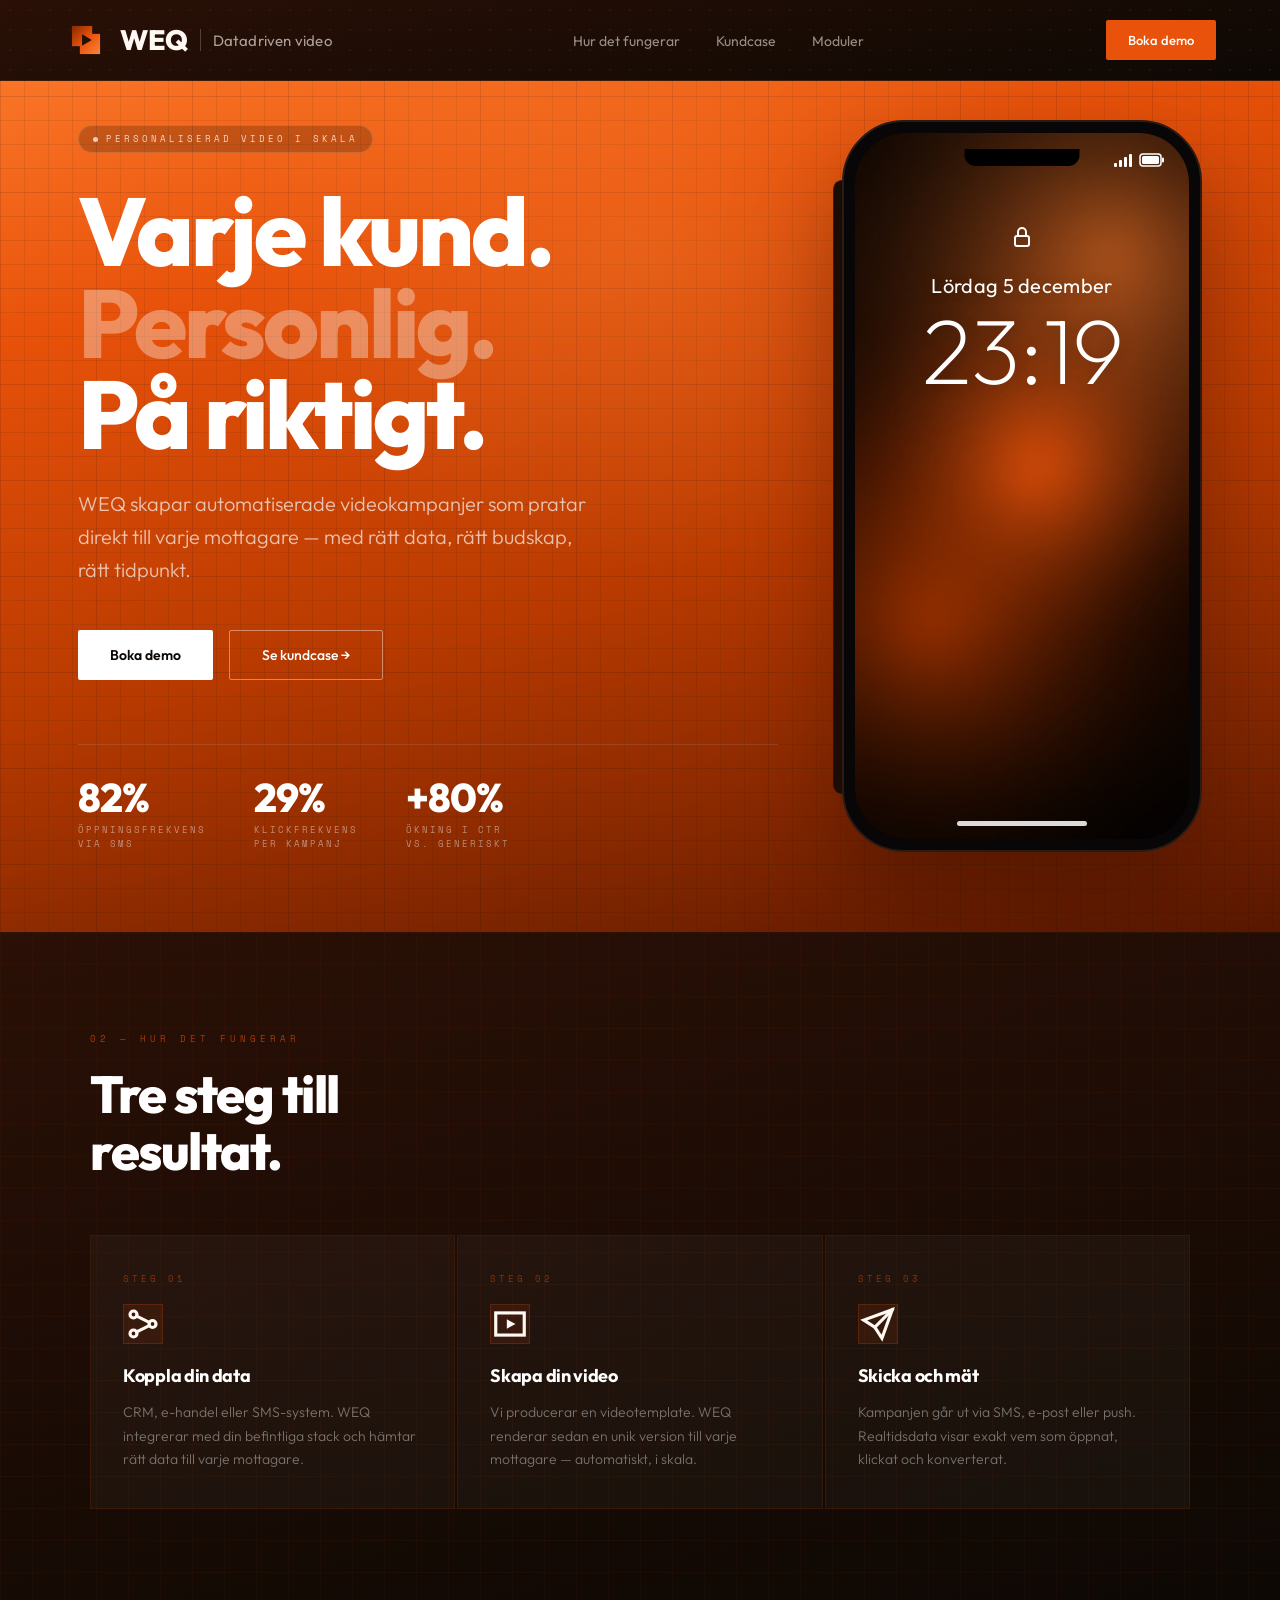
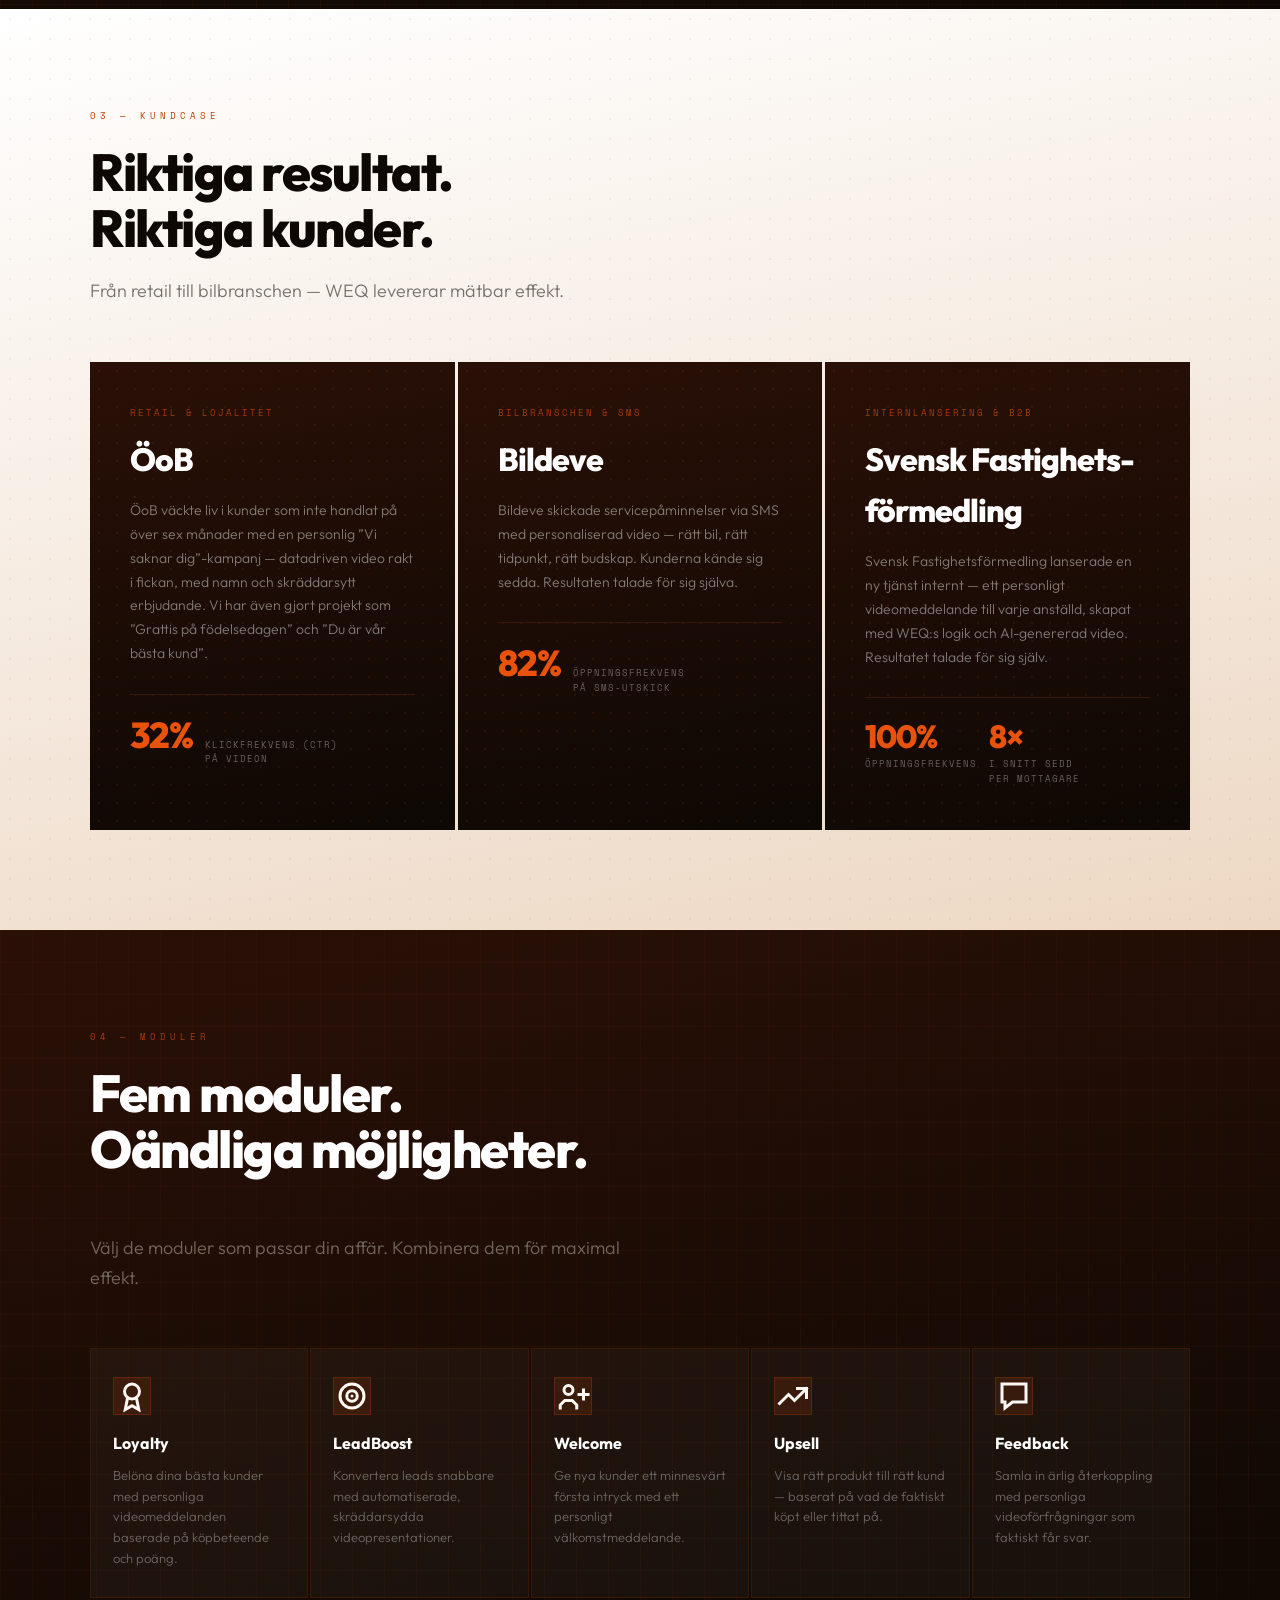
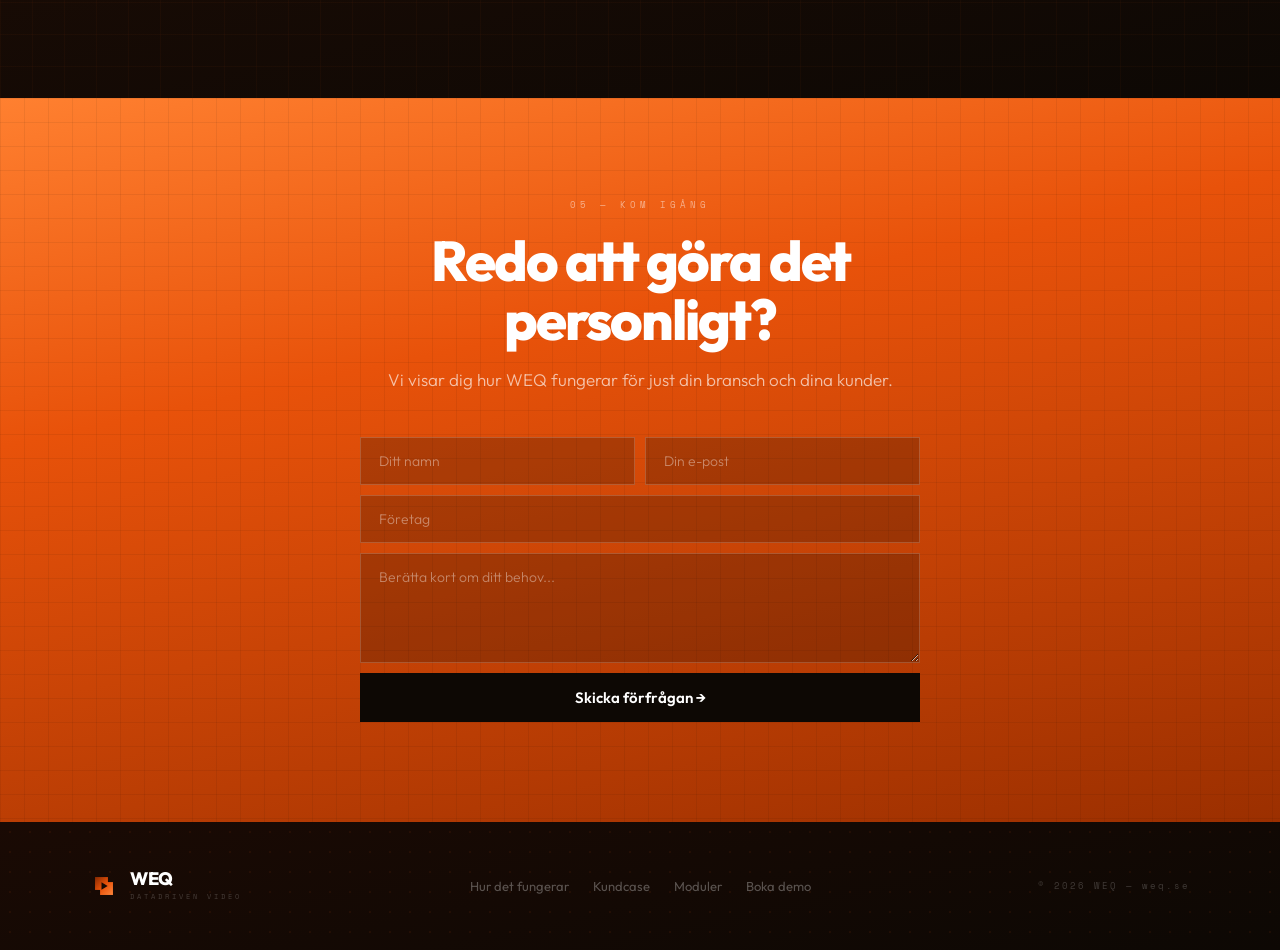
==== index.html @ e4ba33ec "Ta bort Media & varumärke-sektionen + footer-länk" ====
<!DOCTYPE html>
<html lang="sv">
<head>
  <meta charset="UTF-8">
  <meta name="viewport" content="width=device-width, initial-scale=1.0">
  <meta name="description" content="WEQ skapar personaliserade videokampanjer i skala. 82% öppningsfrekvens, +80% CTR. Provat av ÖoB och Bildeve.">
  <title>WEQ – Datadriven video i skala</title>
  <meta property="og:title"       content="WEQ – Datadriven video i skala">
  <meta property="og:description" content="Varje kund. Personlig. På riktigt. Datadriven video som levererar.">
  <meta property="og:type"        content="website">
  <meta property="og:url"         content="https://datadrivenvideo.se">
  <link rel="stylesheet" href="css/style.css">
  <!-- ── WEQ: 3D-telefon i hero (inbyggd komponent) ── -->
  <style id="weq-hero-phone">
    .hero { justify-content: center; gap: clamp(24px, 5vw, 88px); }
    .hero-content { flex: 0 1 700px; }
    .hero-visual {
      position: relative; z-index: 1; flex: 0 0 auto;
      display: flex; justify-content: center; align-items: center;
      perspective: 1500px;
      opacity: 0; transform: translateX(140%);
      transition: transform 0.9s cubic-bezier(.22,.61,.36,1), opacity 0.9s ease;
    }
    .hero-visual.weq-in { opacity: 1; transform: translateX(0); }
    .weq-phone {
      position: relative; width: 360px; height: 732px;
      transform-style: preserve-3d;
      animation: weq-float 6s ease-in-out infinite;
    }
    @keyframes weq-float {
      0%,100% { transform: rotateY(-20deg) rotateX(6deg) translateY(0); }
      50%     { transform: rotateY(-17deg) rotateX(5deg) translateY(-14px); }
    }
    .weq-phone-body {
      position: absolute; inset: 0; border-radius: 62px;
      background: #080606; border: 2px solid #2a1c15;
      box-shadow: 0 50px 100px rgba(60,15,0,0.5);
    }
    .weq-phone-edge {
      position: absolute; left: -10px; top: 58px; width: 10px; height: 618px;
      background: #140c07; border-radius: 9px 0 0 9px; transform: translateZ(-10px);
    }
    .weq-phone-screen {
      position: absolute; inset: 13px; border-radius: 50px;
      overflow: hidden; background: #000;
      font-family: 'Outfit', -apple-system, sans-serif;
    }
    /* screen layers */
    .weq-scr { position: absolute; inset: 0; transition: opacity 0.6s ease; }
    .weq-scr.weq-hidden { opacity: 0; pointer-events: none; }
    #weqHome { z-index: 3; }
    #weqLock { z-index: 4; }
    #weqEnd  { z-index: 5; }
    /* shared wallpaper + status */
    .weq-wall {
      position: absolute; inset: 0;
      background: #0D0804 url('assets/weq-wallpaper.jpg') center/cover no-repeat;
    }
    .weq-stat-r { position: absolute; top: 20px; right: 24px; display: flex; align-items: center; gap: 7px; z-index: 6; }
    .weq-stat-r svg { display: block; }
    .weq-stat-time { position: absolute; top: 19px; left: 26px; font-size: 15px; font-weight: 600; color: #fff; z-index: 6; }
    .weq-ind { position: absolute; bottom: 13px; left: 50%; transform: translateX(-50%); width: 130px; height: 5px; border-radius: 3px; background: rgba(255,255,255,0.85); }
    .weq-ind-dark { background: rgba(0,0,0,0.4); }
    /* lockscreen */
    .weq-lock-center { position: absolute; top: 13%; left: 0; right: 0; text-align: center; color: #fff; text-shadow: 0 1px 16px rgba(0,0,0,0.18); }
    .weq-lock-date { font-size: 20px; font-weight: 400; margin-top: 14px; letter-spacing: 0.3px; }
    .weq-lock-time { font-size: 92px; font-weight: 200; line-height: 1.02; letter-spacing: -1px; margin-top: 2px; }
    /* homescreen */
    .weq-grid { position: absolute; top: 66px; left: 22px; right: 22px; display: grid; grid-template-columns: repeat(4,1fr); gap: 20px 18px; }
    .weq-grid > span { aspect-ratio: 1; border-radius: 15px; box-shadow: 0 4px 10px rgba(0,0,0,0.12); }
    .weq-dock { position: absolute; left: 16px; right: 16px; bottom: 16px; height: 90px; border-radius: 30px;
      background: rgba(255,255,255,0.18); backdrop-filter: blur(10px); -webkit-backdrop-filter: blur(10px);
      display: flex; align-items: center; justify-content: space-around; padding: 0 10px; }
    .weq-dock-ic { position: relative; width: 60px; height: 60px; border-radius: 15px; display: flex; align-items: center; justify-content: center; }
    .weq-badge { position: absolute; top: -6px; right: -6px; min-width: 22px; height: 22px; border-radius: 12px;
      background: #ff3b30; border: 2px solid rgba(255,255,255,0.6); color: #fff; font-size: 12px; font-weight: 700;
      display: flex; align-items: center; justify-content: center; padding: 0 5px; opacity: 0; transform: scale(0); }
    .weq-badge.weq-pop { opacity: 1; transform: scale(1); transition: opacity 0.3s, transform 0.45s cubic-bezier(.2,1.4,.4,1); }
    .weq-banner { position: absolute; top: 46px; left: 10px; right: 10px; z-index: 8;
      display: flex; gap: 9px; align-items: flex-start;
      background: rgba(28,18,12,0.66); backdrop-filter: blur(16px); -webkit-backdrop-filter: blur(16px);
      border-radius: 18px; padding: 10px 12px;
      opacity: 0; transform: translateY(-96px); transition: opacity 0.5s, transform 0.55s cubic-bezier(.2,.9,.3,1); }
    .weq-banner.weq-show { opacity: 1; transform: translateY(0); }
    .weq-banner-ic { width: 34px; height: 34px; border-radius: 9px; flex: 0 0 auto;
      background: linear-gradient(160deg,#5be36b,#1faa3a); display: flex; align-items: center; justify-content: center; }
    .weq-banner-txt { flex: 1; min-width: 0; }
    .weq-banner-top { display: flex; justify-content: space-between; font-size: 11px; color: #fff; font-weight: 600; margin-bottom: 2px; }
    .weq-banner-top span:last-child { color: #cbb9aa; font-weight: 400; }
    .weq-banner-msg { font-size: 11px; color: #f2e9e2; line-height: 1.32; }
    /* messages */
    #weqMsg { background: #fff; display: flex; flex-direction: column; z-index: 5; }
    .weq-msg-head { padding: 42px 12px 12px; text-align: center; background: #f7f7fa; border-bottom: 0.5px solid #e3e3e8; }
    .weq-msg-av { width: 52px; height: 52px; border-radius: 50%; background: #E8520A; margin: 0 auto; display: flex; align-items: center; justify-content: center; color: #1a0a02; font-weight: 800; font-size: 18px; }
    .weq-msg-name { font-size: 14px; color: #111; margin-top: 6px; font-weight: 500; }
    .weq-msg-body { flex: 1; padding: 18px 16px; }
    .weq-msg-stamp { text-align: center; font-size: 11px; color: #8a8a90; margin-bottom: 16px; }
    .weq-bubble { max-width: 82%; background: #e9e9eb; color: #111; border-radius: 18px; padding: 10px 14px; font-size: 14px; line-height: 1.42; margin-bottom: 9px; }
    .weq-bubble a { color: #0a7cff; text-decoration: underline; word-break: break-all; border-radius: 4px; padding: 1px 2px; }
    .weq-link.weq-pulse { animation: weq-linkpulse 0.7s ease; }
    @keyframes weq-linkpulse { 0%,100% { background: transparent; } 40% { background: rgba(10,124,255,0.18); } }
    .weq-msg-input { padding: 10px 14px 18px; border-top: 0.5px solid #e3e3e8; }
    .weq-msg-input > div { height: 34px; border: 1px solid #d7d7dc; border-radius: 18px; }
    .weq-msg .weq-stat-time, .weq-msg .weq-stat-r svg rect, .weq-msg .weq-stat-r svg circle { color: #111; }
    /* notch on top of everything */
    .weq-phone-notch { position: absolute; top: 16px; left: 50%; transform: translateX(-50%); width: 115px; height: 17px; background: #000; border-radius: 0 0 11px 11px; z-index: 7; }
    @media (max-width: 1040px) {
      .hero { flex-direction: column; gap: 40px; }
      .hero-content { flex: 1 1 auto; max-width: 760px; }
      .weq-phone { width: 270px; height: 549px; }
      .weq-phone-edge { height: 464px; top: 44px; }
      .weq-lock-time { font-size: 68px; }
      .weq-lock-date { font-size: 16px; }
      .weq-grid { top: 52px; gap: 14px 12px; }
      .weq-dock { height: 70px; border-radius: 24px; }
      .weq-dock-ic { width: 46px; height: 46px; border-radius: 12px; }
      .weq-dock-ic svg { width: 22px; height: 22px; }
      .weq-bubble { font-size: 12px; }
    }
  </style>
</head>
<body>

<!-- ── NAV ── -->
<nav id="nav">
  <a class="nav-logo" href="#">
    <svg width="44" height="44" viewBox="0 0 100 100" fill="none" xmlns="http://www.w3.org/2000/svg" aria-hidden="true">
      <defs>
        <linearGradient id="wMarkNav" x1="14" y1="14" x2="86" y2="86" gradientUnits="userSpaceOnUse">
          <stop offset="0" stop-color="#7A2400"/>
          <stop offset="0.5" stop-color="#E8520A"/>
          <stop offset="1" stop-color="#FF8C42"/>
        </linearGradient>
        <mask id="wMaskNav">
          <rect width="100" height="100" fill="black"/>
          <rect x="18" y="18" width="46" height="46" fill="white"/>
          <rect x="36" y="36" width="46" height="46" fill="white"/>
          <path d="M41 37 L63 50 L41 63 Z" fill="black"/>
        </mask>
      </defs>
      <rect width="100" height="100" fill="url(#wMarkNav)" mask="url(#wMaskNav)"/>
    </svg>
    <span class="nav-wordmark">WEQ</span>
    <span class="nav-divider"></span>
    <span class="nav-payoff">Datadriven video</span>
  </a>
  <ul class="nav-links">
    <li><a href="#how">Hur det fungerar</a></li>
    <li><a href="#cases">Kundcase</a></li>
    <li><a href="#modules">Moduler</a></li>
  </ul>
  <a href="#contact" class="btn-nav">Boka demo</a>
</nav>

<!-- ── HERO ── -->
<section class="hero">
  <div class="hero-grid"></div>
  <div class="hero-glow"></div>
  <div class="hero-content">
    <div class="hero-badge">
      <span class="hero-badge-dot"></span>
      Personaliserad video i skala
    </div>
    <h1 class="hero-h1">
      Varje kund.<br>
      <span>Personlig.</span><br>
      På riktigt.
    </h1>
    <p class="hero-sub">WEQ skapar automatiserade videokampanjer som pratar direkt till varje mottagare — med rätt data, rätt budskap, rätt tidpunkt.</p>
    <div class="hero-btns">
      <a href="#contact" class="btn-primary">Boka demo</a>
      <a href="#cases" class="btn-ghost">Se kundcase →</a>
    </div>
    <div class="hero-stats">
      <div class="hero-stat">
        <span class="hero-stat-val" data-target="82" data-suffix="%">0%</span>
        <span class="hero-stat-lbl">Öppnings&shy;frekvens<br>via SMS</span>
      </div>
      <div class="hero-stat">
        <span class="hero-stat-val" data-target="29" data-suffix="%">0%</span>
        <span class="hero-stat-lbl">Klick&shy;frekvens<br>per kampanj</span>
      </div>
      <div class="hero-stat">
        <span class="hero-stat-val" data-target="80" data-suffix="%" data-prefix="+">0%</span>
        <span class="hero-stat-lbl">Ökning i CTR<br>vs. generiskt</span>
      </div>
    </div>
  </div>

  <!-- ── 3D-telefon: iOS-sekvens (låsskärm → hemskärm → notis → meddelande) ── -->
  <div class="hero-visual">
    <div class="weq-phone">
      <div class="weq-phone-body"></div>
      <div class="weq-phone-edge"></div>
      <div class="weq-phone-screen">

        <!-- HEMSKÄRM -->
        <div class="weq-scr weq-hidden" id="weqHome">
          <div class="weq-wall"></div>
          <div class="weq-stat-time" id="weqHomeTime">09:41</div>
          <div class="weq-stat-r">
            <svg width="18" height="13" viewBox="0 0 18 13" fill="#fff"><rect x="0" y="9" width="3" height="4" rx="1"/><rect x="5" y="6" width="3" height="7" rx="1"/><rect x="10" y="3" width="3" height="10" rx="1"/><rect x="15" y="0" width="3" height="13" rx="1"/></svg>
            <svg width="26" height="14" viewBox="0 0 26 14" fill="none"><rect x="1" y="1" width="21" height="12" rx="3" stroke="#fff" stroke-width="1.5"/><rect x="3" y="3" width="17" height="8" rx="1.5" fill="#fff"/><rect x="23" y="4.5" width="2" height="5" rx="1" fill="#fff"/></svg>
          </div>
          <div class="weq-grid" id="weqGrid"></div>
          <div class="weq-banner" id="weqBanner">
            <div class="weq-banner-ic"><svg width="20" height="20" viewBox="0 0 24 24" fill="#fff"><path d="M12 3C6.5 3 2 6.6 2 11c0 2.5 1.4 4.7 3.6 6.2L5 21l4.2-2.3c.9.2 1.8.3 2.8.3 5.5 0 10-3.6 10-8s-4.5-8-10-8z"/></svg></div>
            <div class="weq-banner-txt">
              <div class="weq-banner-top"><span>WEQ.SE</span><span>nu</span></div>
              <div class="weq-banner-msg">Hejsan Charlie! 🎉 Idag fyller du år — stort grattis! Tryck för din hälsning.</div>
            </div>
          </div>
          <div class="weq-dock">
            <div class="weq-dock-ic" style="background:linear-gradient(160deg,#5be36b,#1faa3a)"><svg width="28" height="28" viewBox="0 0 24 24" fill="#fff"><path d="M6.6 10.8a14 14 0 0 0 6.6 6.6l2.2-2.2a1 1 0 0 1 1-.24 11 11 0 0 0 3.5.56 1 1 0 0 1 1 1V20a1 1 0 0 1-1 1A17 17 0 0 1 3 4a1 1 0 0 1 1-1h3.5a1 1 0 0 1 1 1 11 11 0 0 0 .56 3.5 1 1 0 0 1-.24 1z"/></svg></div>
            <div class="weq-dock-ic" style="background:linear-gradient(160deg,#37b6ff,#1573e6)"><svg width="30" height="30" viewBox="0 0 24 24" fill="none" stroke="#fff" stroke-width="2"><circle cx="12" cy="12" r="9"/><polygon points="15.5,8.5 11,11 8.5,15.5 13,13" fill="#fff" stroke="none"/></svg></div>
            <div class="weq-dock-ic" style="background:linear-gradient(160deg,#5be36b,#1faa3a)"><svg width="29" height="29" viewBox="0 0 24 24" fill="#fff"><path d="M12 3C6.5 3 2 6.6 2 11c0 2.5 1.4 4.7 3.6 6.2L5 21l4.2-2.3c.9.2 1.8.3 2.8.3 5.5 0 10-3.6 10-8s-4.5-8-10-8z"/></svg><div class="weq-badge" id="weqBadge">1</div></div>
            <div class="weq-dock-ic" style="background:linear-gradient(160deg,#fb5c74,#e0314f)"><svg width="26" height="26" viewBox="0 0 24 24" fill="#fff"><path d="M9 17V5l10-2v12" stroke="#fff" stroke-width="2" fill="none"/><circle cx="7" cy="17" r="2.4"/><circle cx="17" cy="15" r="2.4"/></svg></div>
          </div>
          <div class="weq-ind"></div>
        </div>

        <!-- LÅSSKÄRM -->
        <div class="weq-scr" id="weqLock">
          <div class="weq-wall"></div>
          <div class="weq-stat-r">
            <svg width="18" height="13" viewBox="0 0 18 13" fill="#fff"><rect x="0" y="9" width="3" height="4" rx="1"/><rect x="5" y="6" width="3" height="7" rx="1"/><rect x="10" y="3" width="3" height="10" rx="1"/><rect x="15" y="0" width="3" height="13" rx="1"/></svg>
            <svg width="26" height="14" viewBox="0 0 26 14" fill="none"><rect x="1" y="1" width="21" height="12" rx="3" stroke="#fff" stroke-width="1.5"/><rect x="3" y="3" width="17" height="8" rx="1.5" fill="#fff"/><rect x="23" y="4.5" width="2" height="5" rx="1" fill="#fff"/></svg>
          </div>
          <div class="weq-lock-center">
            <svg width="24" height="24" viewBox="0 0 24 24" fill="none" stroke="#fff" stroke-width="2" stroke-linecap="round" stroke-linejoin="round"><rect x="5" y="11" width="14" height="10" rx="2"/><path d="M8 11V7a4 4 0 0 1 8 0v4"/></svg>
            <div class="weq-lock-date" id="weqDate">—</div>
            <div class="weq-lock-time" id="weqTime">—</div>
          </div>
          <div class="weq-ind"></div>
        </div>

        <!-- SMS / MEDDELANDE: läs själva texten -->
        <div class="weq-scr weq-hidden" id="weqMsg">
          <div class="weq-msg-head">
            <div class="weq-msg-av">W</div>
            <div class="weq-msg-name">WEQ.SE</div>
          </div>
          <div class="weq-msg-body">
            <div class="weq-msg-stamp">Imeddelande · idag <span id="weqMsgTime">09:41</span></div>
            <div class="weq-bubble">Hejsan Charlie! 🎉 Idag fyller du år — stort grattis!<br><br>Tryck på länken för din personliga grattishälsning 👇<br><a class="weq-link" id="weqLink" href="#contact">weq.se/grattis/charlie</a></div>
          </div>
          <div class="weq-msg-input"><div></div></div>
          <div class="weq-ind weq-ind-dark"></div>
        </div>

        <!-- SLUTBILD: personlig landningssida -->
        <div class="weq-scr weq-hidden" id="weqEnd" style="z-index:6;background:#000">
          <img src="assets/weq-slutbild.png" alt="Personlig grattishälsning från WEQ" style="position:absolute;inset:0;width:100%;height:100%;object-fit:cover;object-position:top">
        </div>

        <div class="weq-phone-notch"></div>
      </div>
    </div>
  </div>
</section>

<!-- ── HOW IT WORKS ── -->
<section id="how" class="section-dark">
  <div class="section-bg-grid"></div>
  <div class="section-inner">
    <span class="eyebrow reveal">02 — Hur det fungerar</span>
    <h2 class="section-title reveal" data-delay="80">Tre steg till<br>resultat.</h2>
    <div class="steps">
      <div class="step reveal" data-delay="0">
        <div class="step-num">Steg 01</div>
        <div class="step-icon"><svg viewBox="0 0 24 24" fill="none" stroke="currentColor" stroke-width="2" stroke-linecap="square" stroke-linejoin="miter"><circle cx="6" cy="6" r="2.2"/><circle cx="6" cy="18" r="2.2"/><circle cx="18" cy="12" r="2.2"/><line x1="8" y1="7" x2="16" y2="11"/><line x1="8" y1="17" x2="16" y2="13"/></svg></div>
        <h3>Koppla din data</h3>
        <p>CRM, e-handel eller SMS-system. WEQ integrerar med din befintliga stack och hämtar rätt data till varje mottagare.</p>
      </div>
      <div class="step reveal" data-delay="100">
        <div class="step-num">Steg 02</div>
        <div class="step-icon"><svg viewBox="0 0 24 24" fill="none" stroke="currentColor" stroke-width="2" stroke-linecap="square" stroke-linejoin="miter"><rect x="3" y="5" width="18" height="14"/><polygon points="10,9 15.5,12 10,15" fill="currentColor" stroke="none"/></svg></div>
        <h3>Skapa din video</h3>
        <p>Vi producerar en videotemplate. WEQ renderar sedan en unik version till varje mottagare — automatiskt, i skala.</p>
      </div>
      <div class="step reveal" data-delay="200">
        <div class="step-num">Steg 03</div>
        <div class="step-icon"><svg viewBox="0 0 24 24" fill="none" stroke="currentColor" stroke-width="2" stroke-linecap="square" stroke-linejoin="miter"><line x1="21" y1="3" x2="10" y2="14"/><polygon points="21,3 14.5,21 10,14 3,9.5" fill="none"/></svg></div>
        <h3>Skicka och mät</h3>
        <p>Kampanjen går ut via SMS, e-post eller push. Realtidsdata visar exakt vem som öppnat, klickat och konverterat.</p>
      </div>
    </div>
  </div>
</section>

<!-- ── CASES ── -->
<section id="cases" class="section-cream">
  <div class="section-bg-dots-cream"></div>
  <div class="section-inner">
    <span class="eyebrow-dark reveal">03 — Kundcase</span>
    <h2 class="section-title-dark reveal" data-delay="80">Riktiga resultat.<br>Riktiga kunder.</h2>
    <p class="section-lead-dark reveal" data-delay="160">Från retail till bilbranschen — WEQ levererar mätbar effekt.</p>
    <div class="cases-grid">
      <div class="case-card reveal" data-delay="0">
        <div class="case-bg-dots"></div>
        <div class="case-inner">
          <div class="case-tag">Retail &amp; Lojalitet</div>
          <h3 class="case-client">ÖoB</h3>
          <p class="case-desc">ÖoB väckte liv i kunder som inte handlat på över sex månader med en personlig &rdquo;Vi saknar dig&rdquo;-kampanj — datadriven video rakt i fickan, med namn och skräddarsytt erbjudande. Vi har även gjort projekt som &rdquo;Grattis på födelsedagen&rdquo; och &rdquo;Du är vår bästa kund&rdquo;.</p>
          <div class="case-result">
            <span class="case-result-val">32%</span>
            <span class="case-result-lbl">Klickfrekvens (CTR)<br>på videon</span>
          </div>
        </div>
      </div>
      <div class="case-card reveal" data-delay="120">
        <div class="case-bg-dots"></div>
        <div class="case-inner">
          <div class="case-tag">Bilbranschen &amp; SMS</div>
          <h3 class="case-client">Bildeve</h3>
          <p class="case-desc">Bildeve skickade servicepåminnelser via SMS med personaliserad video — rätt bil, rätt tidpunkt, rätt budskap. Kunderna kände sig sedda. Resultaten talade för sig själva.</p>
          <div class="case-result">
            <span class="case-result-val">82%</span>
            <span class="case-result-lbl">Öppnings&shy;frekvens<br>på SMS-utskick</span>
          </div>
        </div>
      </div>
      <div class="case-card reveal" data-delay="240">
        <div class="case-bg-dots"></div>
        <div class="case-inner">
          <div class="case-tag">Internlansering &amp; B2B</div>
          <h3 class="case-client">Svensk Fastighets&shy;förmedling</h3>
          <p class="case-desc">Svensk Fastighetsförmedling lanserade en ny tjänst internt — ett personligt videomeddelande till varje anställd, skapat med WEQ:s logik och AI-genererad video. Resultatet talade för sig själv.</p>
          <div class="case-result case-result-duo">
            <div><span class="case-result-val">100%</span><span class="case-result-lbl">Öppnings&shy;frekvens</span></div>
            <div><span class="case-result-val">8×</span><span class="case-result-lbl">I snitt sedd<br>per mottagare</span></div>
          </div>
        </div>
      </div>
    </div>
  </div>
</section>

<!-- ── MODULES ── -->
<section id="modules" class="section-dark">
  <div class="section-bg-grid"></div>
  <div class="section-inner">
    <span class="eyebrow reveal">04 — Moduler</span>
    <h2 class="section-title reveal" data-delay="80">Fem moduler.<br>Oändliga möjligheter.</h2>
    <p class="section-lead reveal" data-delay="160">Välj de moduler som passar din affär. Kombinera dem för maximal effekt.</p>
    <div class="modules-grid">
      <div class="module reveal" data-delay="0">
        <div class="module-icon"><svg viewBox="0 0 24 24" fill="none" stroke="currentColor" stroke-width="2" stroke-linecap="square" stroke-linejoin="miter"><circle cx="12" cy="9" r="5"/><polyline points="9,13.5 7.5,21 12,18.5 16.5,21 15,13.5"/></svg></div>
        <h3>Loyalty</h3>
        <p>Belöna dina bästa kunder med personliga videomeddelanden baserade på köpbeteende och poäng.</p>
      </div>
      <div class="module reveal" data-delay="60">
        <div class="module-icon"><svg viewBox="0 0 24 24" fill="none" stroke="currentColor" stroke-width="2" stroke-linecap="square" stroke-linejoin="miter"><circle cx="12" cy="12" r="8"/><circle cx="12" cy="12" r="3.5"/><circle cx="12" cy="12" r="1" fill="currentColor" stroke="none"/></svg></div>
        <h3>LeadBoost</h3>
        <p>Konvertera leads snabbare med automatiserade, skräddarsydda videopresentationer.</p>
      </div>
      <div class="module reveal" data-delay="120">
        <div class="module-icon"><svg viewBox="0 0 24 24" fill="none" stroke="currentColor" stroke-width="2" stroke-linecap="square" stroke-linejoin="miter"><circle cx="9" cy="8" r="3"/><polyline points="3.5,20 3.5,18 6.5,15 11.5,15 14.5,18 14.5,20"/><line x1="19" y1="8" x2="19" y2="14"/><line x1="16" y1="11" x2="22" y2="11"/></svg></div>
        <h3>Welcome</h3>
        <p>Ge nya kunder ett minnesvärt första intryck med ett personligt välkomstmeddelande.</p>
      </div>
      <div class="module reveal" data-delay="180">
        <div class="module-icon"><svg viewBox="0 0 24 24" fill="none" stroke="currentColor" stroke-width="2" stroke-linecap="square" stroke-linejoin="miter"><polyline points="3,17 9,11 13,15 21,7"/><polyline points="15,7 21,7 21,13"/></svg></div>
        <h3>Upsell</h3>
        <p>Visa rätt produkt till rätt kund — baserat på vad de faktiskt köpt eller tittat på.</p>
      </div>
      <div class="module reveal" data-delay="240">
        <div class="module-icon"><svg viewBox="0 0 24 24" fill="none" stroke="currentColor" stroke-width="2" stroke-linecap="square" stroke-linejoin="miter"><path d="M4 4 H20 V16 H11 L6 20 V16 H4 Z"/></svg></div>
        <h3>Feedback</h3>
        <p>Samla in ärlig återkoppling med personliga videoförfrågningar som faktiskt får svar.</p>
      </div>
    </div>
  </div>
</section>

<!-- ── CTA / CONTACT ── -->
<section id="contact" class="section-orange">
  <div class="section-bg-grid-dark"></div>
  <div class="cta-inner">
    <span class="eyebrow-light reveal">05 — Kom igång</span>
    <h2 class="cta-title reveal" data-delay="80">Redo att göra det<br>personligt?</h2>
    <p class="cta-sub reveal" data-delay="160">Vi visar dig hur WEQ fungerar för just din bransch och dina kunder.</p>
    <form id="contactForm" class="cta-form reveal" data-delay="240">
      <div class="cta-form-row">
        <input type="text"  name="name"    placeholder="Ditt namn"   required>
        <input type="email" name="email"   placeholder="Din e-post"  required>
      </div>
      <input type="text" name="company" placeholder="Företag">
      <textarea name="message" placeholder="Berätta kort om ditt behov..."></textarea>
      <button type="submit" class="btn-cta-submit">Skicka förfrågan →</button>
    </form>
  </div>
</section>

<!-- ── FOOTER ── -->
<footer>
  <div class="footer-bg-dots"></div>
  <div class="footer-inner">
    <a class="footer-logo" href="#">
      <svg width="28" height="28" viewBox="0 0 100 100" fill="none" xmlns="http://www.w3.org/2000/svg" aria-hidden="true">
        <defs>
          <linearGradient id="wMarkFoot" x1="14" y1="14" x2="86" y2="86" gradientUnits="userSpaceOnUse">
            <stop offset="0" stop-color="#7A2400"/>
            <stop offset="0.5" stop-color="#E8520A"/>
            <stop offset="1" stop-color="#FF8C42"/>
          </linearGradient>
          <mask id="wMaskFoot">
            <rect width="100" height="100" fill="black"/>
            <rect x="18" y="18" width="46" height="46" fill="white"/>
            <rect x="36" y="36" width="46" height="46" fill="white"/>
            <path d="M41 37 L63 50 L41 63 Z" fill="black"/>
          </mask>
        </defs>
        <rect width="100" height="100" fill="url(#wMarkFoot)" mask="url(#wMaskFoot)"/>
      </svg>
      <div>
        <div class="footer-wordmark">WEQ</div>
        <div class="footer-payoff">Datadriven video</div>
      </div>
    </a>
    <nav class="footer-nav">
      <a href="#how">Hur det fungerar</a>
      <a href="#cases">Kundcase</a>
      <a href="#modules">Moduler</a>
      <a href="#contact">Boka demo</a>
    </nav>
    <span class="footer-copy">© 2026 WEQ — weq.se</span>
  </div>
</footer>

<!-- ── WEQ: iOS-sekvens (låsskärm → hemskärm → notis → meddelande) ── -->
<script>
(function(){
  function cap(s){ return s ? s.charAt(0).toUpperCase()+s.slice(1) : s; }
  function clock(){
    var n=new Date();
    var t=new Intl.DateTimeFormat('sv-SE',{hour:'2-digit',minute:'2-digit'}).format(n);
    var d=cap(new Intl.DateTimeFormat('sv-SE',{weekday:'long',day:'numeric',month:'long'}).format(n));
    [['weqTime',t],['weqDate',d],['weqHomeTime',t],['weqMsgTime',t]].forEach(function(p){
      var e=document.getElementById(p[0]); if(e) e.textContent=p[1];
    });
  }
  clock(); setInterval(clock,1000);

  // app-ikoner (trovärdig hemskärm)
  var apps=[
    ['Mail','#37b6ff,#1573e6','<path d="M2 6h20v12H2z"/><path d="M2 6l10 7 10-7" fill="none" stroke="#1573e6" stroke-width="1.6"/>'],
    ['Kalender','#ffffff,#f1f1f4','<rect x="3" y="4" width="18" height="17" rx="2" fill="#fff"/><rect x="3" y="4" width="18" height="5" rx="2" fill="#ff3b30"/><text x="12" y="18" font-size="9" fill="#ff3b30" text-anchor="middle" font-family="Outfit">12</text>'],
    ['Foton','#ffd23d,#ffae00','<path d="M12 8a4 4 0 1 0 0 8 4 4 0 0 0 0-8z"/>'],
    ['Kamera','#8a93a3,#535b69','<rect x="3" y="7" width="18" height="12" rx="3"/><circle cx="12" cy="13" r="3.4" fill="#535b69"/><rect x="8" y="5" width="6" height="3" rx="1"/>'],
    ['Kartor','#6be3a1,#1faa6a','<path d="M9 3 3 5v16l6-2 6 2 6-2V3l-6 2-6-2z" fill="#fff"/><circle cx="12" cy="9" r="2.4" fill="#1faa6a"/>'],
    ['Klocka','#1a1a1a,#000000','<circle cx="12" cy="12" r="9" fill="#fff"/><path d="M12 7v5l3 2" stroke="#000" stroke-width="1.6" fill="none"/>'],
    ['Väder','#37b6ff,#1573e6','<circle cx="9" cy="10" r="3.4" fill="#ffd23d"/><path d="M8 16h8a3 3 0 0 0 0-6 4 4 0 0 0-7.5-1" fill="#fff"/>'],
    ['Anteckn.','#ffe08a,#ffc83d','<rect x="5" y="3" width="14" height="18" rx="2" fill="#fff"/><path d="M8 8h8M8 12h8M8 16h5" stroke="#caa400" stroke-width="1.4"/>'],
    ['Påminn.','#ffffff,#f1f1f4','<circle cx="8" cy="8" r="2" fill="#ff3b30"/><circle cx="8" cy="14" r="2" fill="#37b6ff"/><path d="M12 8h7M12 14h7" stroke="#888" stroke-width="1.6"/>'],
    ['Aktier','#1a1a1a,#000000','<path d="M3 17l5-5 4 3 7-8" stroke="#5be36b" stroke-width="2" fill="none"/>'],
    ['Nyheter','#fb5c74,#e0314f','<rect x="4" y="4" width="16" height="16" rx="2" fill="#fff"/><path d="M7 8h10M7 12h10M7 16h6" stroke="#e0314f" stroke-width="1.6"/>'],
    ['Inställn.','#b0b6c2,#6b7280','<circle cx="12" cy="12" r="4" fill="none" stroke="#fff" stroke-width="2"/><circle cx="12" cy="12" r="8.5" fill="none" stroke="#fff" stroke-width="1.4" stroke-dasharray="2 3"/>'],
    ['App Store','#37b6ff,#1573e6','<text x="12" y="17" font-size="14" fill="#fff" text-anchor="middle" font-family="Outfit" font-weight="800">A</text>'],
    ['Hälsa','#ffffff,#f1f1f4','<path d="M12 20s-7-4.3-7-9a4 4 0 0 1 7-2.6A4 4 0 0 1 19 11c0 4.7-7 9-7 9z" fill="#ff3b30"/>'],
    ['Plånbok','#1a1a1a,#000000','<rect x="4" y="7" width="16" height="11" rx="2" fill="#fff"/><rect x="4" y="9" width="16" height="3" fill="#ffd23d"/>'],
    ['FaceTime','#5be36b,#1faa3a','<rect x="3" y="7" width="12" height="10" rx="2"/><path d="M15 11l6-3v8l-6-3z"/>']
  ];
  var grid=document.getElementById('weqGrid');
  if(grid){ apps.forEach(function(a){
    var w=document.createElement('div');
    w.style.cssText='display:flex;flex-direction:column;align-items:center;gap:4px';
    w.innerHTML='<div style="width:100%;aspect-ratio:1;border-radius:24%;background:linear-gradient(160deg,'+a[1]+');box-shadow:0 4px 9px rgba(0,0,0,.14);display:flex;align-items:center;justify-content:center"><svg width="60%" height="60%" viewBox="0 0 24 24" fill="#fff">'+a[2]+'</svg></div><span style="font-size:9px;color:#fff;text-shadow:0 1px 2px rgba(0,0,0,.4);white-space:nowrap">'+a[0]+'</span>';
    grid.appendChild(w);
  }); }

  // tidslinje
  var lock=document.getElementById('weqLock'), home=document.getElementById('weqHome'),
      badge=document.getElementById('weqBadge'), banner=document.getElementById('weqBanner'),
      msg=document.getElementById('weqMsg'), link=document.getElementById('weqLink'),
      end=document.getElementById('weqEnd');
  function run(){
    lock.classList.remove('weq-hidden');
    home.classList.add('weq-hidden'); msg.classList.add('weq-hidden'); end.classList.add('weq-hidden');
    if(badge) badge.classList.remove('weq-pop');
    if(banner) banner.classList.remove('weq-show');
    if(link) link.classList.remove('weq-pulse');
    // 1) Låsskärm  →  2) Hemskärm
    setTimeout(function(){ lock.classList.add('weq-hidden'); home.classList.remove('weq-hidden'); }, 2600);
    // 3) Notis: badge + banner
    setTimeout(function(){ if(badge) badge.classList.add('weq-pop'); if(banner) banner.classList.add('weq-show'); }, 3700);
    // 4) Läs SMS:et
    setTimeout(function(){ home.classList.add('weq-hidden'); msg.classList.remove('weq-hidden'); }, 5800);
    setTimeout(function(){ if(link) link.classList.add('weq-pulse'); }, 7800);
    // 5) Slutbild (uppladdad)
    setTimeout(function(){ msg.classList.add('weq-hidden'); end.classList.remove('weq-hidden'); }, 8700);
    setTimeout(run, 13500);
  }
  run();

  // Telefonen glider in från höger vid laddning, ut/in vid scroll
  var vis=document.querySelector('.hero-visual'), hero=document.querySelector('.hero');
  function slide(){
    if(!vis||!hero) return;
    if(window.pageYOffset < hero.offsetHeight*0.45) vis.classList.add('weq-in');
    else vis.classList.remove('weq-in');
  }
  setTimeout(slide, 300);
  window.addEventListener('scroll', slide, {passive:true});
})();
</script>
<script src="js/main.js"></script>
</body>
</html>
---- css/style.css ----
/* ============================================
   WEQ.SE – Stylesheet v2
   Brand: Orange / Dark / Cream
   Fonts: Outfit + Space Mono
   ============================================ */

@font-face {
  font-family: 'Outfit';
  src: url('../fonts/Outfit.ttf') format('truetype');
  font-weight: 100 900;
  font-style: normal;
  font-display: swap;
}

@font-face {
  font-family: 'Space Mono';
  src: url('../fonts/SpaceMono-Regular.ttf') format('truetype');
  font-weight: 400;
  font-style: normal;
  font-display: swap;
}

@font-face {
  font-family: 'Space Mono';
  src: url('../fonts/SpaceMono-Bold.ttf') format('truetype');
  font-weight: 700;
  font-style: normal;
  font-display: swap;
}

*, *::before, *::after {
  box-sizing: border-box;
  margin: 0;
  padding: 0;
}

:root {
  /* Orange palette */
  --o1: #FF8C42;
  --o2: #E8520A;
  --o3: #C43E00;
  --o4: #7A2400;
  --o5: #5A1800;

  /* Neutrals */
  --void:    #0D0804;
  --surface: #1A0D06;
  --card:    #1E0E06;
  --border:  #3D1A08;
  --cream:   #F5EDE3;
  --white:   #FFF8F3;
  --muted:   rgba(255,248,243,0.38);
  --muted2:  rgba(255,248,243,0.55);
}

html { scroll-behavior: smooth; }

body {
  font-family: 'Outfit', -apple-system, BlinkMacSystemFont, sans-serif;
  background: var(--void);
  color: var(--white);
  font-size: 17px;
  line-height: 1.6;
  -webkit-font-smoothing: antialiased;
  overflow-x: hidden;
}

/* ── NAVIGATION ── */
#nav {
  position: fixed;
  top: 0; left: 0; right: 0;
  z-index: 100;
  display: flex;
  align-items: center;
  justify-content: space-between;
  padding: 18px 64px;
  background: linear-gradient(168deg, #2A1006, #0D0804);
  border-bottom: 1px solid var(--border);
  transition: padding 0.3s;
  overflow: hidden;
}

#nav::before {
  content: '';
  position: absolute;
  inset: 0;
  background-image: radial-gradient(rgba(232,82,10,0.1) 1px, transparent 1px);
  background-size: 20px 20px;
  pointer-events: none;
}

#nav > * { position: relative; z-index: 1; }

#nav.scrolled { padding: 12px 64px; }

.nav-logo {
  display: flex;
  align-items: center;
  gap: 12px;
  text-decoration: none;
}

.nav-wordmark-wrap {
  display: flex;
  flex-direction: column;
  gap: 1px;
}

.nav-wordmark {
  font-family: 'Outfit', sans-serif;
  font-weight: 800;
  font-size: 28px;
  color: var(--white);
  letter-spacing: -0.5px;
  line-height: 1;
}

.nav-payoff {
  font-family: 'Outfit', sans-serif;
  font-size: 15px;
  font-weight: 400;
  letter-spacing: 0.2px;
  color: rgba(255,248,243,0.62);
  line-height: 1;
}
.nav-divider { width: 1px; height: 22px; background: rgba(255,248,243,0.22); }

.nav-links {
  display: flex;
  align-items: center;
  gap: 36px;
  list-style: none;
}

.nav-links a {
  font-family: 'Outfit', sans-serif;
  font-size: 14px;
  font-weight: 400;
  color: var(--muted2);
  text-decoration: none;
  transition: color 0.2s;
}

.nav-links a:hover { color: var(--white); }

.btn-nav {
  background: var(--o2);
  color: #fff;
  font-family: 'Outfit', sans-serif;
  font-size: 13px;
  font-weight: 500;
  padding: 10px 22px;
  border-radius: 2px;
  text-decoration: none;
  transition: background 0.2s, transform 0.15s;
}

.btn-nav:hover { background: var(--o3); transform: translateY(-1px); }

/* ── HERO ── */
.hero {
  background: linear-gradient(168deg, #FF8030 0%, #E8520A 28%, #B83A00 60%, #5A1800 100%);
  min-height: 100vh;
  display: flex;
  align-items: center;
  padding: 120px 64px 80px;
  position: relative;
  overflow: hidden;
}

.hero-grid {
  position: absolute;
  inset: 0;
  background-image:
    linear-gradient(rgba(0,0,0,0.07) 1px, transparent 1px),
    linear-gradient(90deg, rgba(0,0,0,0.07) 1px, transparent 1px),
    linear-gradient(rgba(0,0,0,0.04) 1px, transparent 1px),
    linear-gradient(90deg, rgba(0,0,0,0.04) 1px, transparent 1px);
  background-size: 24px 24px, 24px 24px, 96px 96px, 96px 96px;
  pointer-events: none;
}

.hero-glow {
  position: absolute;
  top: -100px; left: 50%;
  transform: translateX(-50%);
  width: 900px; height: 700px;
  background: radial-gradient(ellipse, rgba(255,160,80,0.22) 0%, transparent 65%);
  pointer-events: none;
}

.hero-content {
  position: relative;
  z-index: 1;
  max-width: 760px;
}

.hero-badge {
  display: inline-flex;
  align-items: center;
  gap: 8px;
  background: rgba(0,0,0,0.2);
  border: 1px solid rgba(255,255,255,0.15);
  color: rgba(255,255,255,0.75);
  font-family: 'Space Mono', monospace;
  font-size: 9px;
  letter-spacing: 3px;
  text-transform: uppercase;
  padding: 6px 14px;
  border-radius: 100px;
  margin-bottom: 32px;
  opacity: 0;
  animation: fade-up 0.6s 0.1s forwards;
}

.hero-badge-dot {
  width: 5px; height: 5px;
  border-radius: 50%;
  background: #fff;
  opacity: 0.7;
  flex-shrink: 0;
}

.hero-h1 {
  font-family: 'Outfit', sans-serif;
  font-weight: 800;
  font-size: clamp(52px, 8vw, 96px);
  line-height: 0.95;
  letter-spacing: -3px;
  color: #fff;
  margin-bottom: 28px;
  opacity: 0;
  animation: fade-up 0.7s 0.25s forwards;
}

.hero-h1 span { color: rgba(255,255,255,0.35); }

.hero-sub {
  font-family: 'Outfit', sans-serif;
  font-weight: 300;
  font-size: clamp(16px, 2.2vw, 20px);
  color: rgba(255,255,255,0.68);
  max-width: 520px;
  line-height: 1.65;
  margin-bottom: 44px;
  opacity: 0;
  animation: fade-up 0.7s 0.4s forwards;
}

.hero-btns {
  display: flex;
  gap: 16px;
  flex-wrap: wrap;
  margin-bottom: 64px;
  opacity: 0;
  animation: fade-up 0.7s 0.55s forwards;
}

.btn-primary {
  background: #fff;
  color: var(--void);
  font-family: 'Outfit', sans-serif;
  font-size: 14px;
  font-weight: 600;
  padding: 14px 32px;
  border-radius: 2px;
  text-decoration: none;
  transition: background 0.2s, transform 0.15s;
}
.btn-primary:hover { background: var(--cream); transform: translateY(-2px); }

.btn-ghost {
  background: transparent;
  color: #fff;
  font-family: 'Outfit', sans-serif;
  font-size: 14px;
  font-weight: 500;
  padding: 13px 32px;
  border: 1.5px solid rgba(255,255,255,0.4);
  border-radius: 2px;
  text-decoration: none;
  transition: border-color 0.2s, background 0.2s, transform 0.15s;
}
.btn-ghost:hover {
  border-color: rgba(255,255,255,0.75);
  background: rgba(255,255,255,0.08);
  transform: translateY(-2px);
}

.hero-stats {
  display: flex;
  gap: 48px;
  padding-top: 32px;
  border-top: 1px solid rgba(255,255,255,0.12);
  opacity: 0;
  animation: fade-up 0.7s 0.7s forwards;
}

.hero-stat {}

.hero-stat-val {
  font-family: 'Outfit', sans-serif;
  font-weight: 800;
  font-size: clamp(28px, 4vw, 40px);
  color: #fff;
  line-height: 1;
  letter-spacing: -1px;
  display: block;
  margin-bottom: 6px;
}

.hero-stat-lbl {
  font-family: 'Space Mono', monospace;
  font-size: 9px;
  color: rgba(255,255,255,0.45);
  letter-spacing: 2px;
  text-transform: uppercase;
  line-height: 1.5;
  display: block;
}

/* ── SHARED SECTION STYLES ── */
.section-dark {
  background: linear-gradient(168deg, #2A1006 0%, #0D0804 100%);
  position: relative;
  overflow: hidden;
  padding: 100px 64px;
}

.section-cream {
  background: linear-gradient(168deg, #ffffff 0%, #EDD8C4 100%);
  position: relative;
  overflow: hidden;
  padding: 100px 64px;
}

.section-inner {
  max-width: 1100px;
  margin: 0 auto;
  position: relative;
  z-index: 1;
}

/* Background patterns */
.section-bg-grid {
  position: absolute; inset: 0;
  background-image:
    linear-gradient(rgba(232,82,10,0.04) 1px, transparent 1px),
    linear-gradient(90deg, rgba(232,82,10,0.04) 1px, transparent 1px);
  background-size: 32px 32px;
  pointer-events: none;
}

.section-bg-dots-cream {
  position: absolute; inset: 0;
  background-image: radial-gradient(rgba(180,80,20,0.08) 1px, transparent 1px);
  background-size: 20px 20px;
  pointer-events: none;
}

/* Eyebrows */
.eyebrow {
  display: block;
  font-family: 'Space Mono', monospace;
  font-size: 9px;
  letter-spacing: 4px;
  text-transform: uppercase;
  color: rgba(232,82,10,0.65);
  margin-bottom: 20px;
}

.eyebrow-dark {
  display: block;
  font-family: 'Space Mono', monospace;
  font-size: 9px;
  letter-spacing: 4px;
  text-transform: uppercase;
  color: var(--o3);
  margin-bottom: 20px;
}

.eyebrow-light {
  display: block;
  font-family: 'Space Mono', monospace;
  font-size: 9px;
  letter-spacing: 4px;
  text-transform: uppercase;
  color: rgba(255,255,255,0.5);
  margin-bottom: 20px;
}

/* Section titles */
.section-title {
  font-family: 'Outfit', sans-serif;
  font-weight: 800;
  font-size: clamp(32px, 4.5vw, 52px);
  color: #fff;
  letter-spacing: -1.5px;
  line-height: 1.08;
  margin-bottom: 56px;
}

.section-title-dark {
  font-family: 'Outfit', sans-serif;
  font-weight: 800;
  font-size: clamp(32px, 4.5vw, 52px);
  color: var(--void);
  letter-spacing: -1.5px;
  line-height: 1.08;
  margin-bottom: 20px;
}

.section-lead {
  font-family: 'Outfit', sans-serif;
  font-weight: 300;
  font-size: 18px;
  color: var(--muted);
  max-width: 560px;
  line-height: 1.65;
  margin-bottom: 56px;
}

.section-lead-dark {
  font-family: 'Outfit', sans-serif;
  font-weight: 300;
  font-size: 18px;
  color: rgba(13,8,4,0.55);
  max-width: 560px;
  line-height: 1.65;
  margin-bottom: 56px;
}

/* ── HOW IT WORKS ── */
.steps {
  display: grid;
  grid-template-columns: repeat(3, 1fr);
  gap: 2px;
}

.step {
  background: rgba(255,255,255,0.03);
  border: 1px solid rgba(61,26,8,0.85);
  padding: 36px 32px;
  transition: border-color 0.25s, background 0.25s, transform 0.25s;
}

.step:hover {
  border-color: var(--o2);
  background: rgba(232,82,10,0.04);
  transform: translateY(-4px);
}

.step-num {
  font-family: 'Space Mono', monospace;
  font-size: 9px;
  letter-spacing: 3px;
  color: rgba(232,82,10,0.5);
  text-transform: uppercase;
  margin-bottom: 18px;
}

.step-icon {
  width: 40px; height: 40px;
  background: rgba(232,82,10,0.1);
  border: 1px solid rgba(232,82,10,0.2);
  display: flex;
  align-items: center;
  justify-content: center;
  font-size: 16px;
  margin-bottom: 18px;
}

.step h3 {
  font-family: 'Outfit', sans-serif;
  font-weight: 700;
  font-size: 18px;
  color: #fff;
  margin-bottom: 10px;
  letter-spacing: -0.3px;
}

.step p {
  font-family: 'Outfit', sans-serif;
  font-weight: 300;
  font-size: 14px;
  color: rgba(255,255,255,0.4);
  line-height: 1.7;
}

/* ── CASES ── */
.cases-grid {
  display: grid;
  grid-template-columns: repeat(3, 1fr);
  gap: 3px;
}
.case-logo { height: 40px; width: auto; max-width: 82%; display: block; margin-bottom: 16px; }
.case-cta { font-family: 'Outfit', sans-serif; font-weight: 600; font-size: 16px; color: var(--o2); text-decoration: none; transition: opacity 0.2s; }
.case-cta:hover { opacity: 0.7; }
.case-card-empty .case-inner { display: flex; flex-direction: column; height: 100%; }
.case-card-empty .case-result { margin-top: auto; }
.case-result-duo { display: flex; gap: 32px; align-items: flex-start; }
.case-result-duo > div { display: flex; flex-direction: column; gap: 5px; }
.case-result-duo .case-result-val { font-size: 32px; }

.case-card {
  background: linear-gradient(168deg, #2A1006, #0D0804);
  position: relative;
  overflow: hidden;
  transition: transform 0.25s;
}

.case-card:hover { transform: translateY(-4px); }

.case-bg-dots {
  position: absolute; inset: 0;
  background-image: radial-gradient(rgba(232,82,10,0.1) 1px, transparent 1px);
  background-size: 18px 18px;
  pointer-events: none;
}

.case-inner {
  position: relative;
  z-index: 1;
  padding: 44px 40px;
}

.case-tag {
  font-family: 'Space Mono', monospace;
  font-size: 9px;
  letter-spacing: 2px;
  color: rgba(232,82,10,0.65);
  text-transform: uppercase;
  margin-bottom: 14px;
}

.case-client {
  font-family: 'Outfit', sans-serif;
  font-weight: 800;
  font-size: 32px;
  color: #fff;
  letter-spacing: -1px;
  margin-bottom: 14px;
}

.case-desc {
  font-family: 'Outfit', sans-serif;
  font-weight: 300;
  font-size: 14px;
  color: rgba(255,255,255,0.45);
  line-height: 1.7;
  margin-bottom: 28px;
}

.case-result {
  display: flex;
  align-items: baseline;
  gap: 12px;
  padding-top: 22px;
  border-top: 1px solid rgba(61,26,8,0.9);
}

.case-result-val {
  font-family: 'Outfit', sans-serif;
  font-weight: 800;
  font-size: 36px;
  color: var(--o2);
  letter-spacing: -1px;
  line-height: 1;
}

.case-result-lbl {
  font-family: 'Space Mono', monospace;
  font-size: 9px;
  color: rgba(255,255,255,0.35);
  letter-spacing: 1px;
  text-transform: uppercase;
  line-height: 1.6;
}

/* ── MODULES ── */
.modules-grid {
  display: grid;
  grid-template-columns: repeat(5, 1fr);
  gap: 2px;
}

.module {
  background: rgba(255,255,255,0.03);
  border: 1px solid rgba(61,26,8,0.85);
  padding: 28px 22px;
  transition: border-color 0.25s, background 0.25s, transform 0.25s;
}

.module:hover {
  border-color: var(--o2);
  background: rgba(232,82,10,0.05);
  transform: translateY(-3px);
}

.module-icon {
  width: 38px; height: 38px;
  background: rgba(232,82,10,0.12);
  border: 1px solid rgba(232,82,10,0.2);
  display: flex;
  align-items: center;
  justify-content: center;
  font-size: 15px;
  margin-bottom: 16px;
}

.module h3 {
  font-family: 'Outfit', sans-serif;
  font-weight: 700;
  font-size: 16px;
  color: #fff;
  margin-bottom: 8px;
}

.module p {
  font-family: 'Outfit', sans-serif;
  font-weight: 300;
  font-size: 13px;
  color: rgba(255,255,255,0.35);
  line-height: 1.6;
}

/* ── CTA SECTION ── */
.section-orange {
  background: linear-gradient(168deg, #FF8030 0%, #E8520A 35%, #9B2F00 100%);
  position: relative;
  overflow: hidden;
  padding: 100px 64px;
  text-align: center;
}

.section-bg-grid-dark {
  position: absolute; inset: 0;
  background-image:
    linear-gradient(rgba(0,0,0,0.06) 1px, transparent 1px),
    linear-gradient(90deg, rgba(0,0,0,0.06) 1px, transparent 1px);
  background-size: 24px 24px;
  pointer-events: none;
}

.cta-inner {
  position: relative;
  z-index: 1;
  max-width: 560px;
  margin: 0 auto;
}

.cta-title {
  font-family: 'Outfit', sans-serif;
  font-weight: 800;
  font-size: clamp(36px, 5vw, 56px);
  color: #fff;
  letter-spacing: -2px;
  line-height: 1.05;
  margin-bottom: 16px;
}

.cta-sub {
  font-family: 'Outfit', sans-serif;
  font-weight: 300;
  font-size: 17px;
  color: rgba(255,255,255,0.65);
  margin-bottom: 44px;
}

.cta-form {
  display: flex;
  flex-direction: column;
  gap: 10px;
  text-align: left;
}

.cta-form-row {
  display: grid;
  grid-template-columns: 1fr 1fr;
  gap: 10px;
}

.cta-form input,
.cta-form textarea {
  width: 100%;
  padding: 14px 18px;
  background: rgba(0,0,0,0.22);
  border: 1px solid rgba(255,255,255,0.18);
  border-radius: 0;
  color: #fff;
  font-family: 'Outfit', sans-serif;
  font-size: 14px;
  font-weight: 300;
  outline: none;
  transition: border-color 0.2s;
}

.cta-form input::placeholder,
.cta-form textarea::placeholder {
  color: rgba(255,255,255,0.4);
}

.cta-form input:focus,
.cta-form textarea:focus {
  border-color: rgba(255,255,255,0.55);
}

.cta-form textarea {
  min-height: 110px;
  resize: vertical;
}

.btn-cta-submit {
  background: var(--void);
  color: #fff;
  font-family: 'Outfit', sans-serif;
  font-size: 15px;
  font-weight: 600;
  padding: 15px 32px;
  border: none;
  border-radius: 0;
  cursor: pointer;
  transition: background 0.2s, transform 0.15s;
  align-self: stretch;
}

.btn-cta-submit:hover {
  background: #1A0D06;
  transform: translateY(-1px);
}

/* ── FOOTER ── */
footer {
  background: linear-gradient(168deg, #1A0A04, #0D0804);
  position: relative;
  overflow: hidden;
  padding: 48px 64px;
}

.footer-bg-dots {
  position: absolute; inset: 0;
  background-image: radial-gradient(rgba(232,82,10,0.08) 1px, transparent 1px);
  background-size: 20px 20px;
  pointer-events: none;
}

.footer-inner {
  position: relative;
  z-index: 1;
  max-width: 1100px;
  margin: 0 auto;
  display: flex;
  align-items: center;
  justify-content: space-between;
}

.footer-logo {
  display: flex;
  align-items: center;
  gap: 12px;
  text-decoration: none;
}

.footer-wordmark {
  font-family: 'Outfit', sans-serif;
  font-weight: 800;
  font-size: 18px;
  color: #fff;
  letter-spacing: -0.5px;
  line-height: 1;
}

.footer-payoff {
  font-family: 'Space Mono', monospace;
  font-size: 7px;
  letter-spacing: 3px;
  text-transform: uppercase;
  color: rgba(255,255,255,0.2);
  margin-top: 3px;
}

.footer-nav {
  display: flex;
  gap: 24px;
}

.footer-nav a {
  font-family: 'Outfit', sans-serif;
  font-size: 13px;
  color: rgba(255,255,255,0.3);
  text-decoration: none;
  transition: color 0.2s;
}

.footer-nav a:hover { color: rgba(255,255,255,0.7); }

.footer-copy {
  font-family: 'Space Mono', monospace;
  font-size: 9px;
  color: rgba(255,255,255,0.2);
  letter-spacing: 2px;
}

/* ── MEDIA SECTION ── */
.media-grid {
  display: grid;
  grid-template-columns: 1fr 1fr;
  gap: 3px;
  margin-bottom: 32px;
}

.media-card {
  display: flex;
  align-items: center;
  gap: 20px;
  background: linear-gradient(168deg, #2A1006, #0D0804);
  border: 1px solid rgba(61,26,8,0.9);
  padding: 28px 28px;
  text-decoration: none;
  color: var(--white);
  transition: border-color 0.25s, transform 0.25s, background 0.25s;
  position: relative;
  overflow: hidden;
}

.media-card::before {
  content: '';
  position: absolute;
  inset: 0;
  background-image: radial-gradient(rgba(232,82,10,0.07) 1px, transparent 1px);
  background-size: 18px 18px;
  pointer-events: none;
}

.media-card:hover {
  border-color: var(--o2);
  background: linear-gradient(168deg, #3A1A08, #1A0D06);
  transform: translateY(-3px);
}

.media-card-icon {
  width: 52px;
  height: 52px;
  background: rgba(232,82,10,0.12);
  border: 1px solid rgba(232,82,10,0.22);
  display: flex;
  align-items: center;
  justify-content: center;
  flex-shrink: 0;
  position: relative;
  z-index: 1;
}

.media-card-body {
  flex: 1;
  position: relative;
  z-index: 1;
}

.media-card-label {
  font-family: 'Outfit', sans-serif;
  font-weight: 700;
  font-size: 18px;
  color: #fff;
  letter-spacing: -0.3px;
  margin-bottom: 6px;
}

.media-card-desc {
  font-family: 'Outfit', sans-serif;
  font-weight: 300;
  font-size: 13px;
  color: rgba(255,255,255,0.4);
  line-height: 1.6;
}

.media-card-arrow {
  font-size: 20px;
  color: rgba(232,82,10,0.5);
  position: relative;
  z-index: 1;
  transition: color 0.2s, transform 0.2s;
}

.media-card:hover .media-card-arrow {
  color: var(--o2);
  transform: translateX(4px);
}

.media-note {
  font-family: 'Outfit', sans-serif;
  font-size: 13px;
  color: rgba(13,8,4,0.45);
  text-align: center;
}

.media-note a {
  color: var(--o3);
  text-decoration: none;
  font-weight: 500;
}

.media-note a:hover { text-decoration: underline; }

@media (max-width: 700px) {
  .media-grid { grid-template-columns: 1fr; }
}

/* ── ANIMATIONS ── */
@keyframes fade-up {
  from { opacity: 0; transform: translateY(24px); }
  to   { opacity: 1; transform: translateY(0); }
}

.reveal {
  opacity: 0;
  transform: translateY(28px);
  transition: opacity 0.65s ease, transform 0.65s ease;
}

.reveal.visible {
  opacity: 1;
  transform: translateY(0);
}

/* ── RESPONSIVE ── */
@media (max-width: 1024px) {
  .modules-grid { grid-template-columns: repeat(3, 1fr); }
}

@media (max-width: 900px) {
  #nav { padding: 14px 28px; }
  #nav.scrolled { padding: 10px 28px; }
  .nav-links { display: none; }
  .nav-payoff, .nav-divider { display: none; }

  .hero { padding: 100px 28px 64px; }
  .hero-stats { gap: 28px; flex-wrap: wrap; }

  .section-dark,
  .section-cream,
  .section-orange { padding: 72px 28px; }

  .steps { grid-template-columns: 1fr; gap: 3px; }
  .cases-grid { grid-template-columns: 1fr; }
  .modules-grid { grid-template-columns: 1fr 1fr; }

  .footer { padding: 40px 28px; }
  .footer-inner { flex-direction: column; gap: 24px; text-align: center; }
  .footer-nav { flex-wrap: wrap; justify-content: center; }
}

@media (max-width: 600px) {
  .hero-h1 { font-size: 52px; letter-spacing: -2px; }
  .hero-btns { flex-direction: column; }
  .modules-grid { grid-template-columns: 1fr; }
  .cta-form-row { grid-template-columns: 1fr; }
}
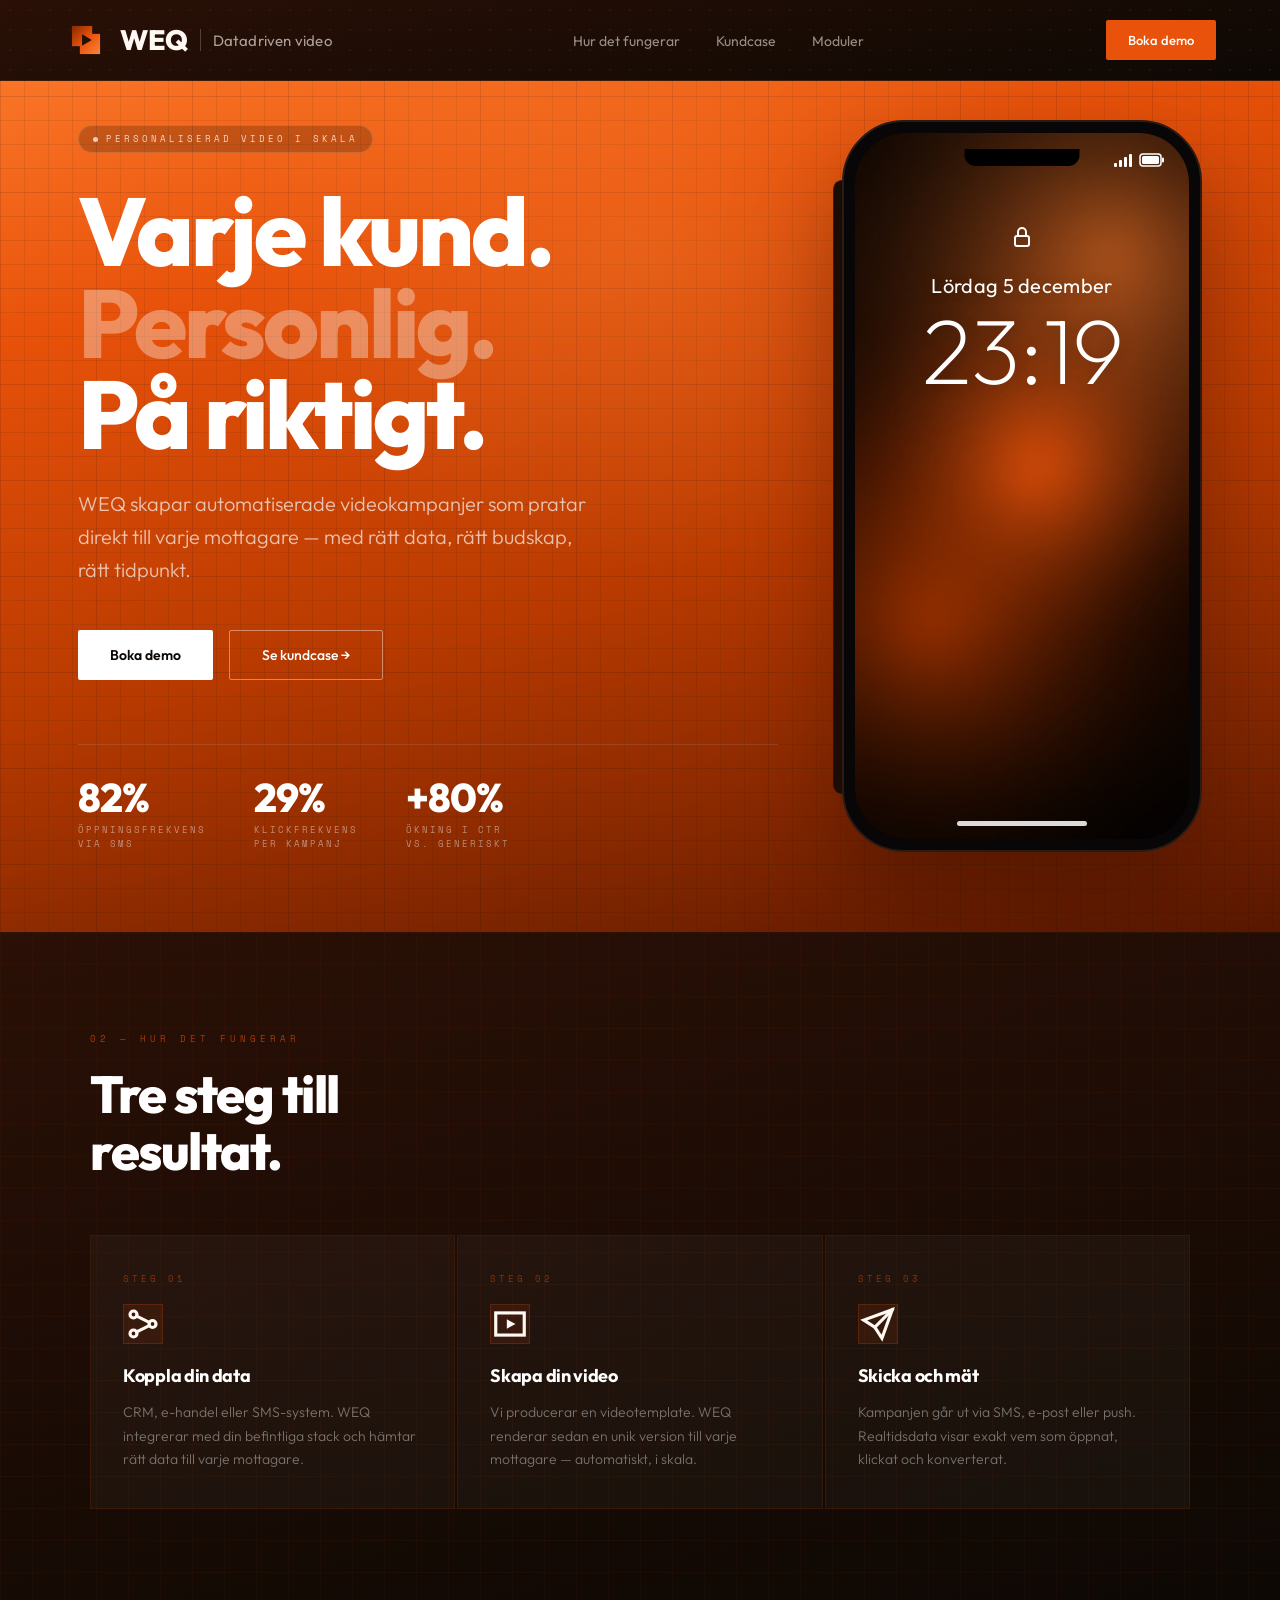
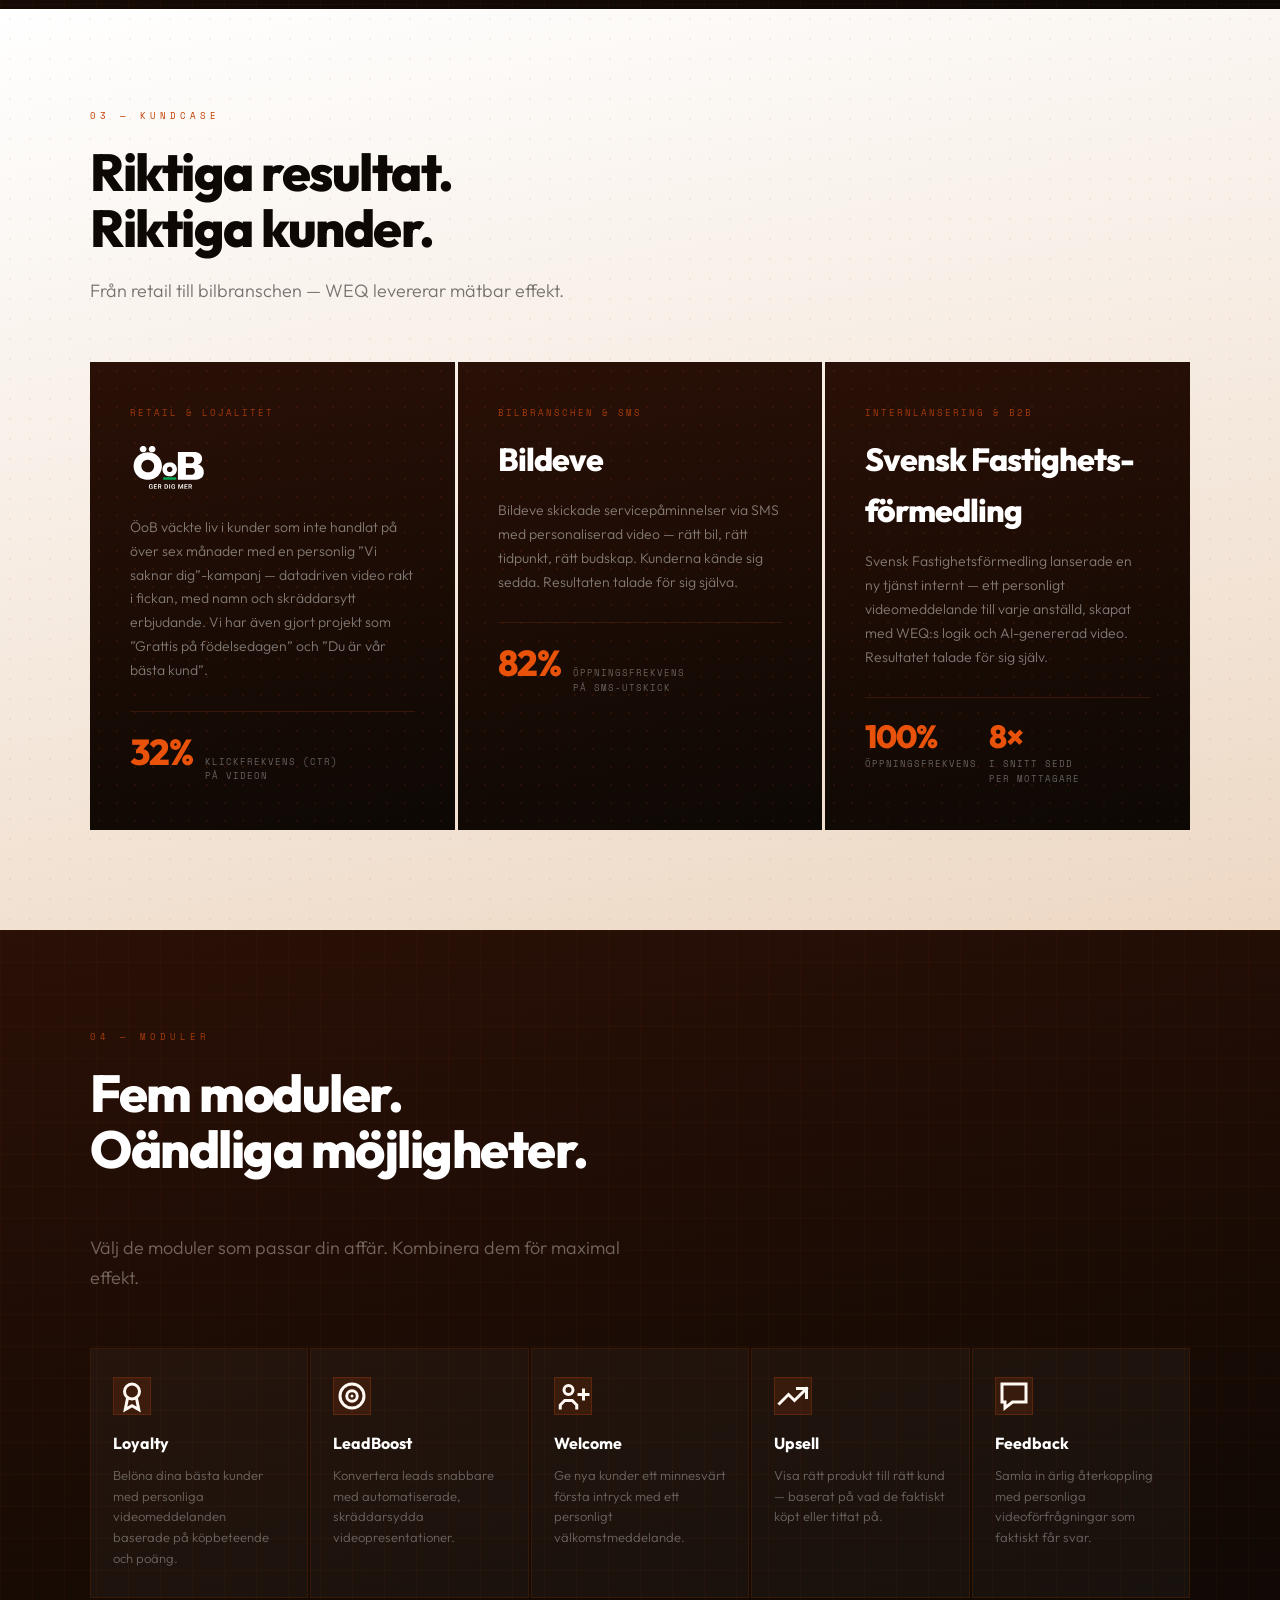
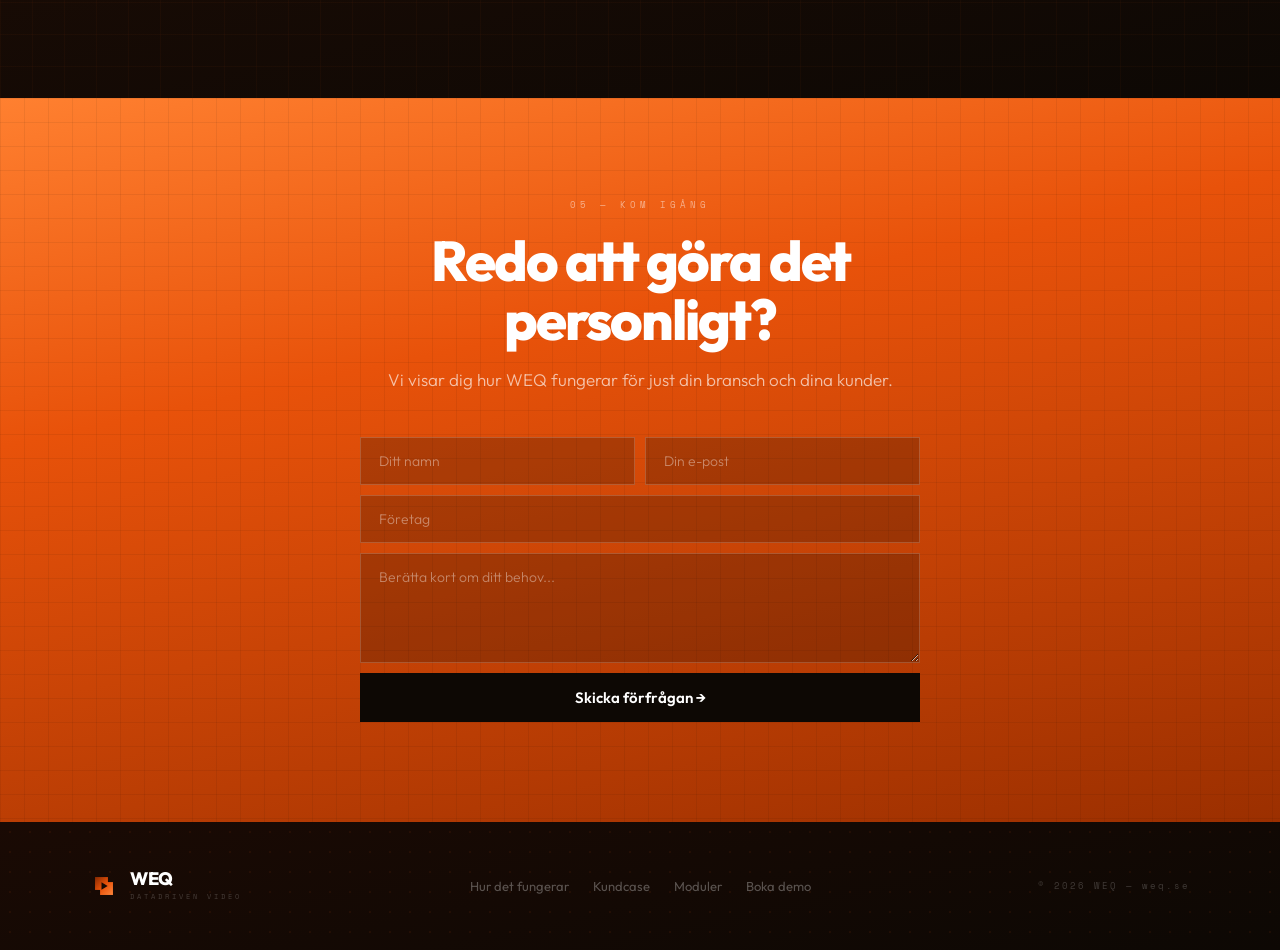
==== commit c18f7414: "ÖoB-case: vit GER DIG MER-logga (SVG)" ====
--- a/index.html
+++ b/index.html
@@ -300,7 +300,7 @@
         <div class="case-bg-dots"></div>
         <div class="case-inner">
           <div class="case-tag">Retail &amp; Lojalitet</div>
-          <h3 class="case-client">ÖoB</h3>
+          <img class="case-logo" src="assets/oob-logo-white.svg" alt="ÖoB – Ger dig mer">
           <p class="case-desc">ÖoB väckte liv i kunder som inte handlat på över sex månader med en personlig &rdquo;Vi saknar dig&rdquo;-kampanj — datadriven video rakt i fickan, med namn och skräddarsytt erbjudande. Vi har även gjort projekt som &rdquo;Grattis på födelsedagen&rdquo; och &rdquo;Du är vår bästa kund&rdquo;.</p>
           <div class="case-result">
             <span class="case-result-val">32%</span>
--- a/css/style.css
+++ b/css/style.css
@@ -493,7 +493,7 @@
   grid-template-columns: repeat(3, 1fr);
   gap: 3px;
 }
-.case-logo { height: 40px; width: auto; max-width: 82%; display: block; margin-bottom: 16px; }
+.case-logo { height: 66px; width: auto; max-width: 82%; display: block; margin-bottom: 16px; }
 .case-cta { font-family: 'Outfit', sans-serif; font-weight: 600; font-size: 16px; color: var(--o2); text-decoration: none; transition: opacity 0.2s; }
 .case-cta:hover { opacity: 0.7; }
 .case-card-empty .case-inner { display: flex; flex-direction: column; height: 100%; }
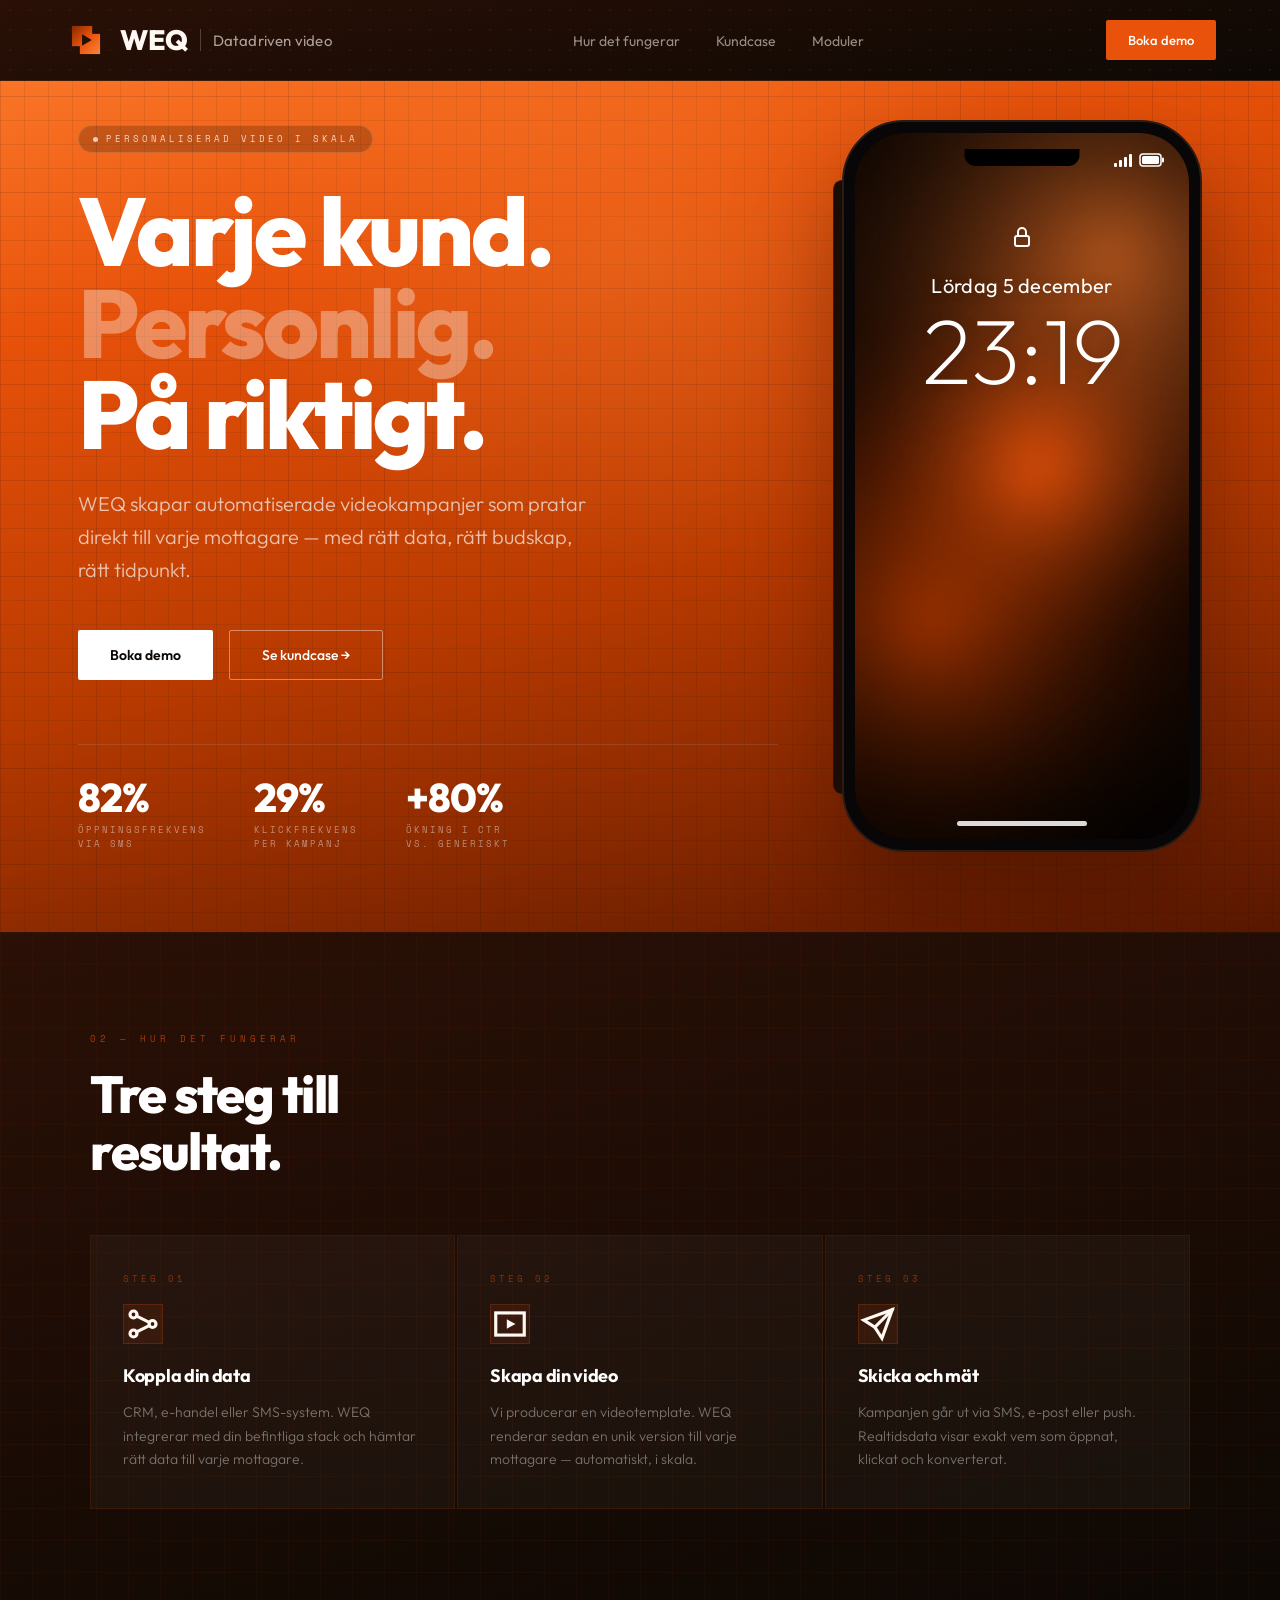
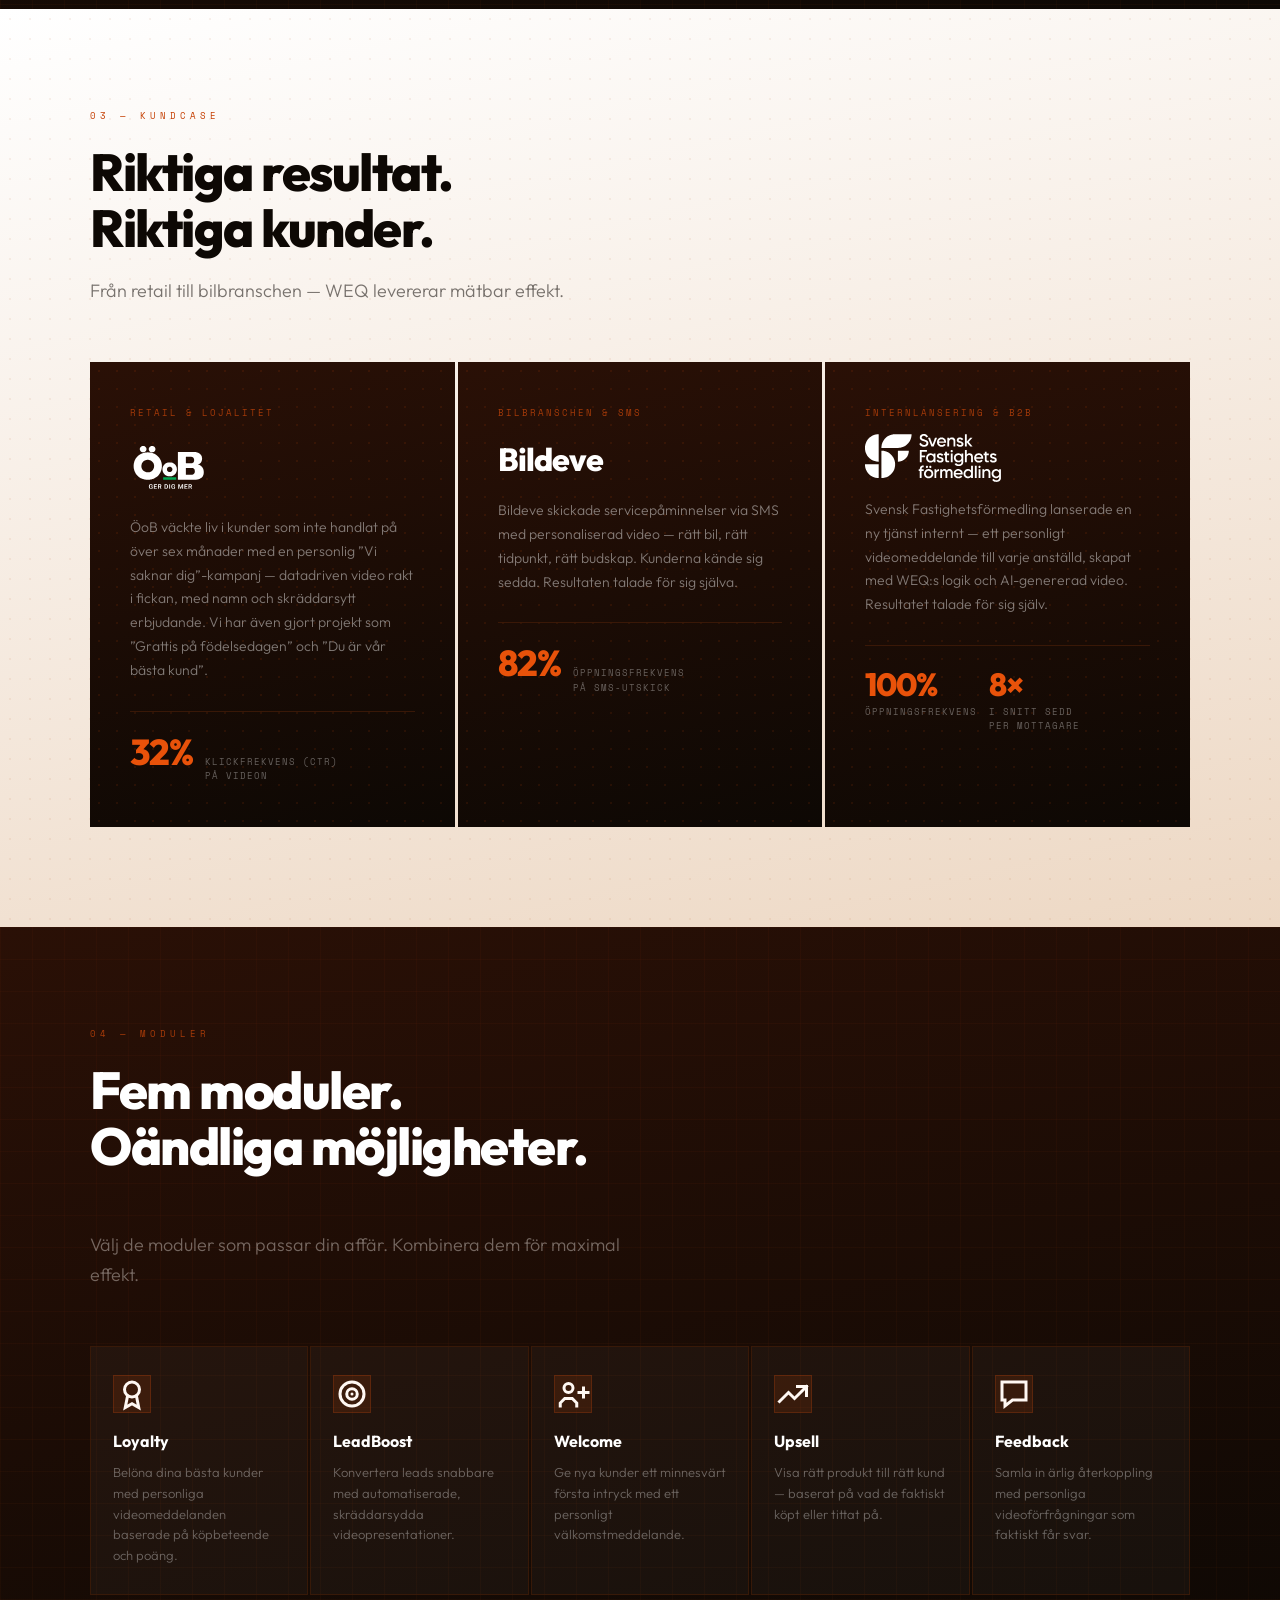
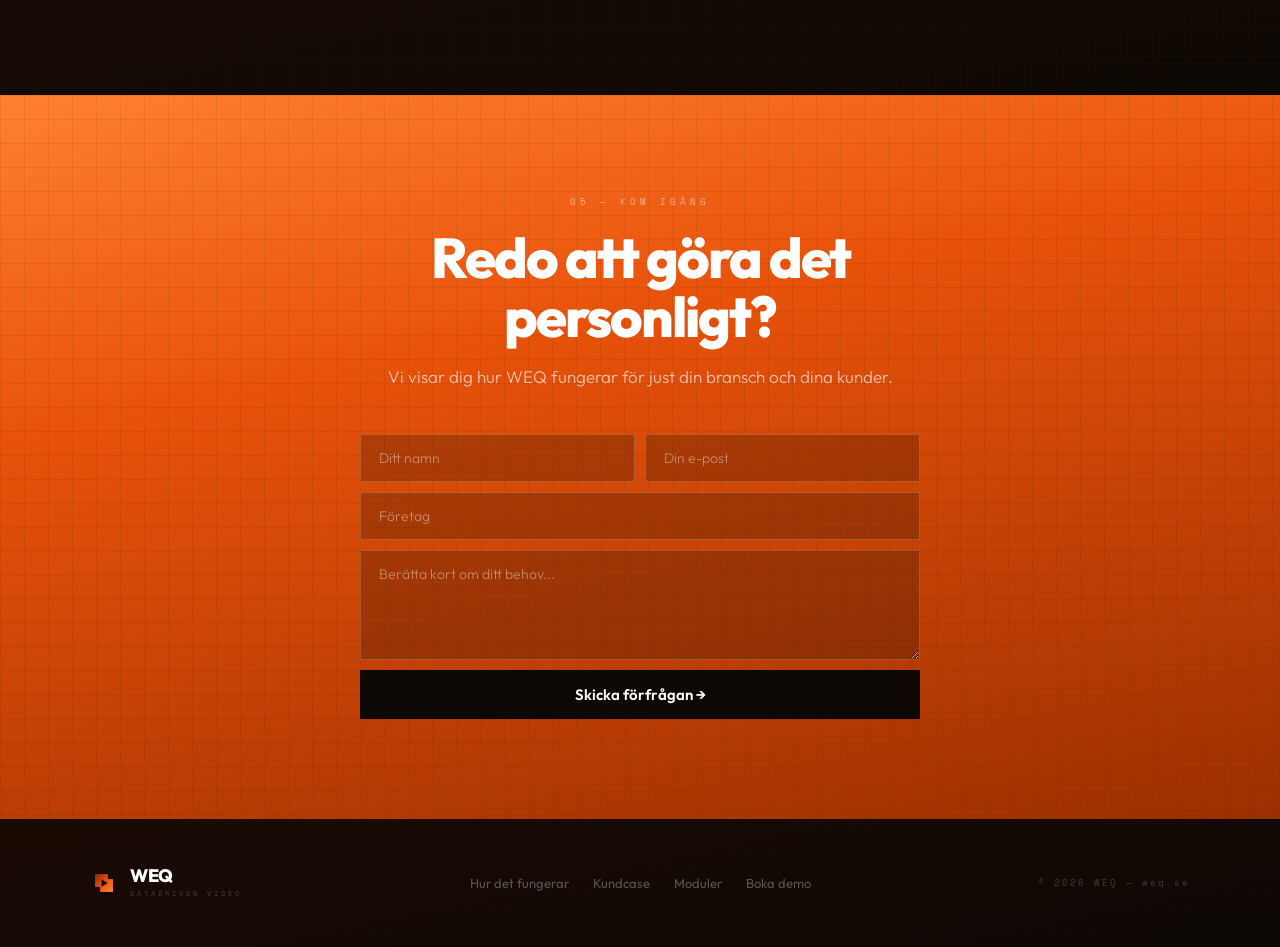
==== commit 6ee2243f: "SF-case: vit Svensk Fastighetsförmedling-logga (SVG)" ====
--- a/index.html
+++ b/index.html
@@ -324,7 +324,7 @@
         <div class="case-bg-dots"></div>
         <div class="case-inner">
           <div class="case-tag">Internlansering &amp; B2B</div>
-          <h3 class="case-client">Svensk Fastighets&shy;förmedling</h3>
+          <img class="case-logo" style="height:48px" src="assets/sf-logo-white.svg" alt="Svensk Fastighetsförmedling">
           <p class="case-desc">Svensk Fastighetsförmedling lanserade en ny tjänst internt — ett personligt videomeddelande till varje anställd, skapat med WEQ:s logik och AI-genererad video. Resultatet talade för sig själv.</p>
           <div class="case-result case-result-duo">
             <div><span class="case-result-val">100%</span><span class="case-result-lbl">Öppnings&shy;frekvens</span></div>
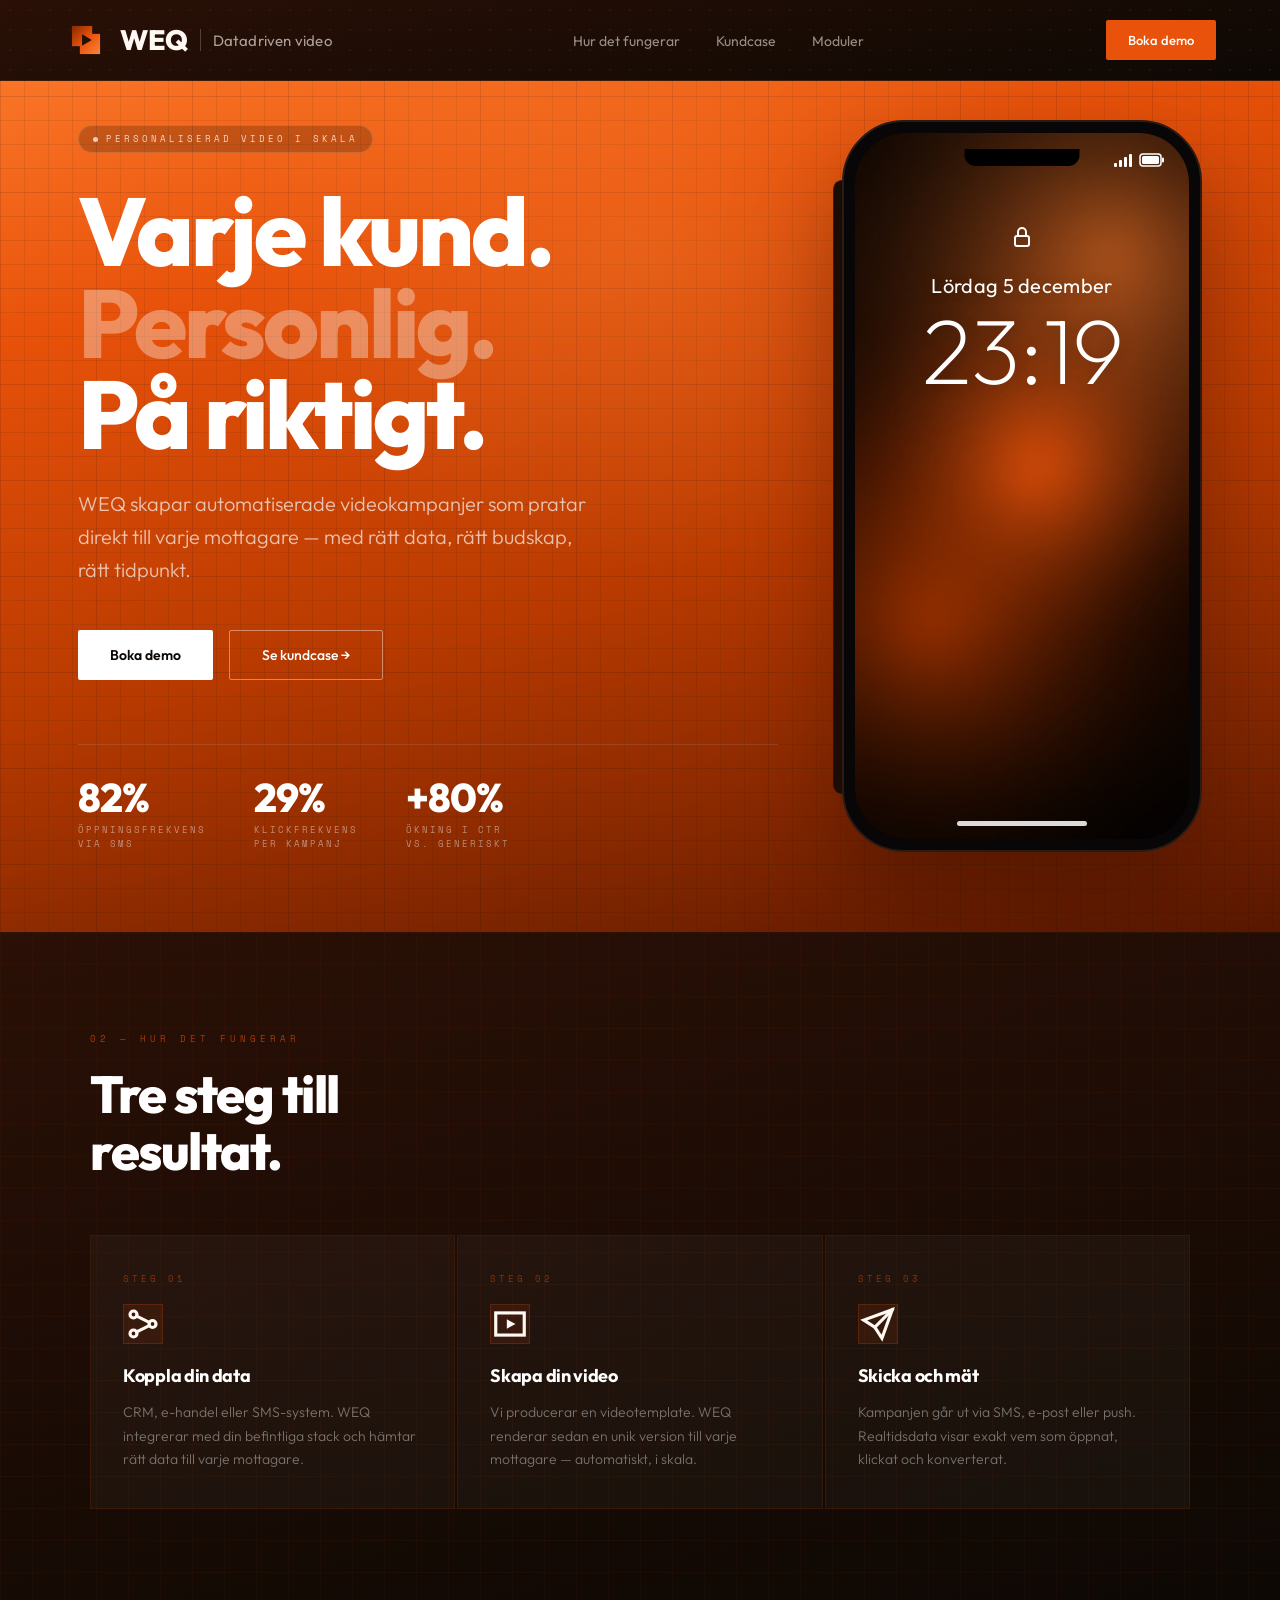
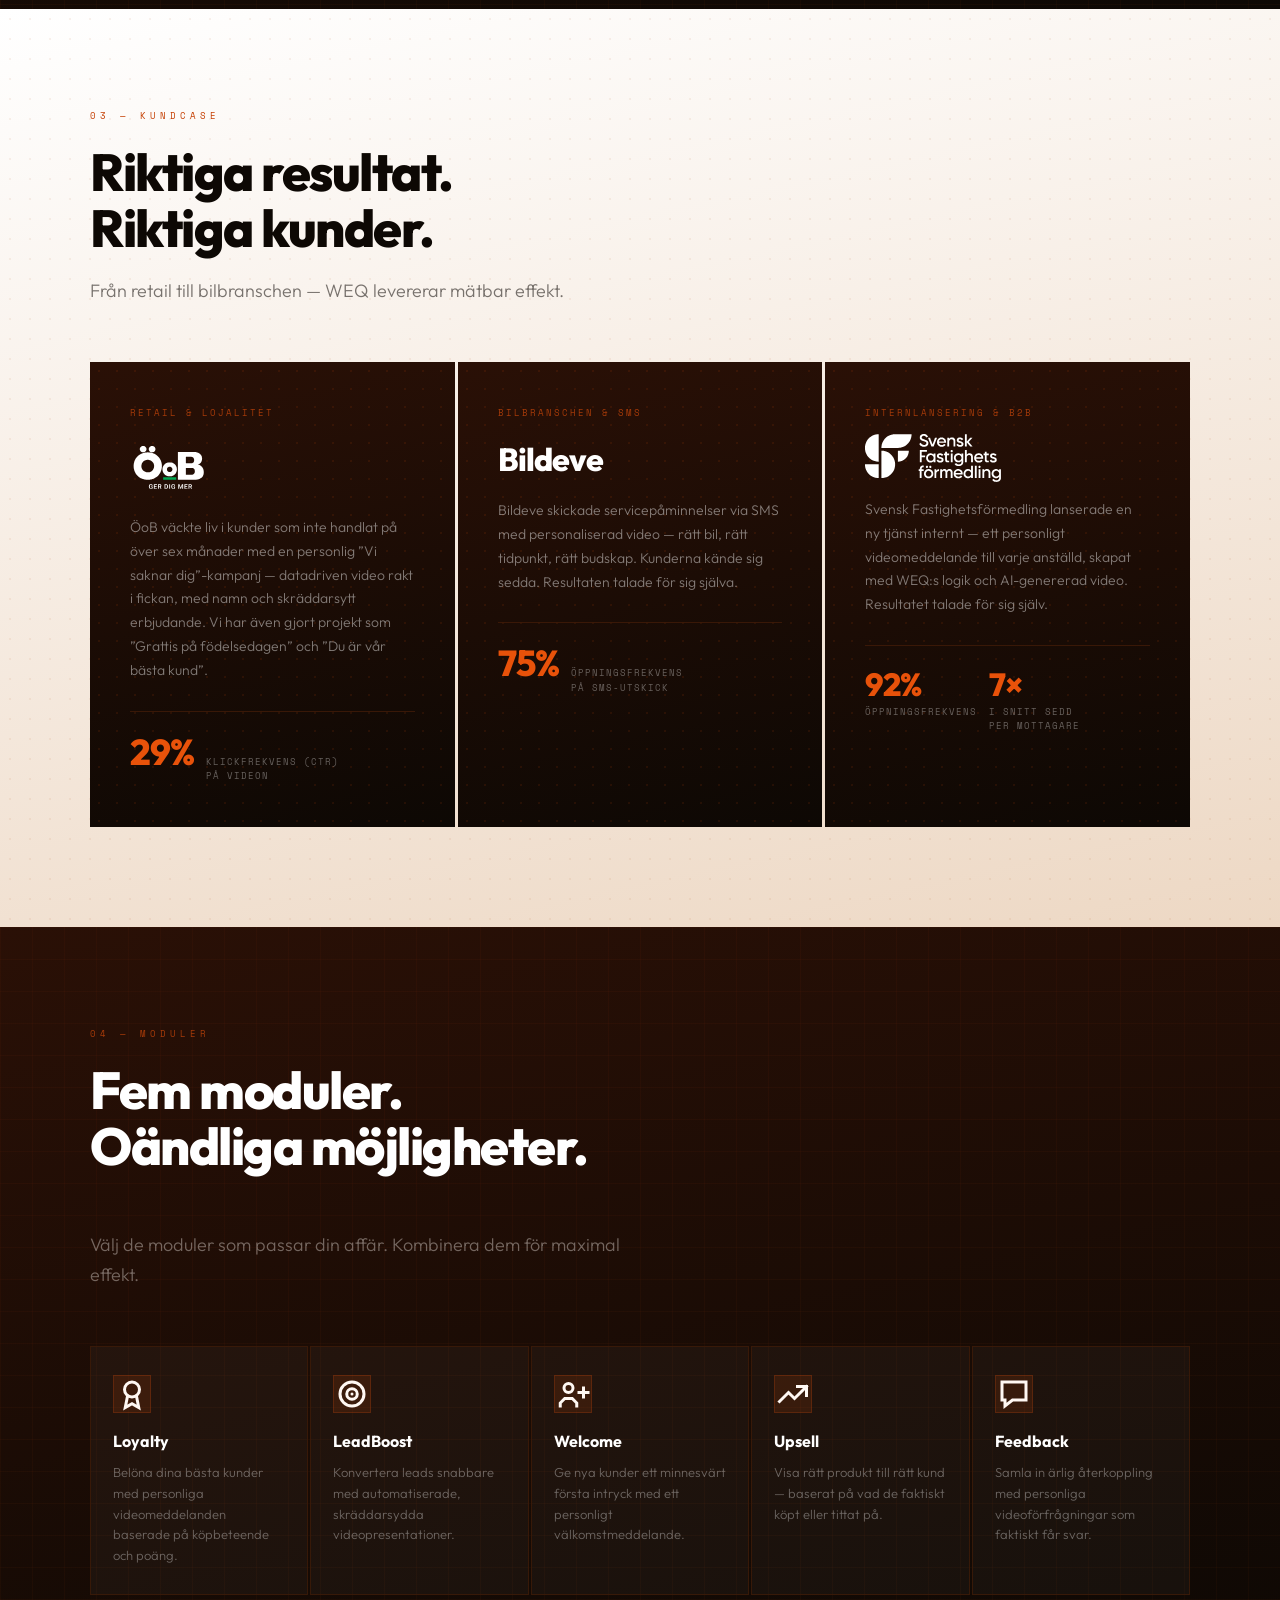
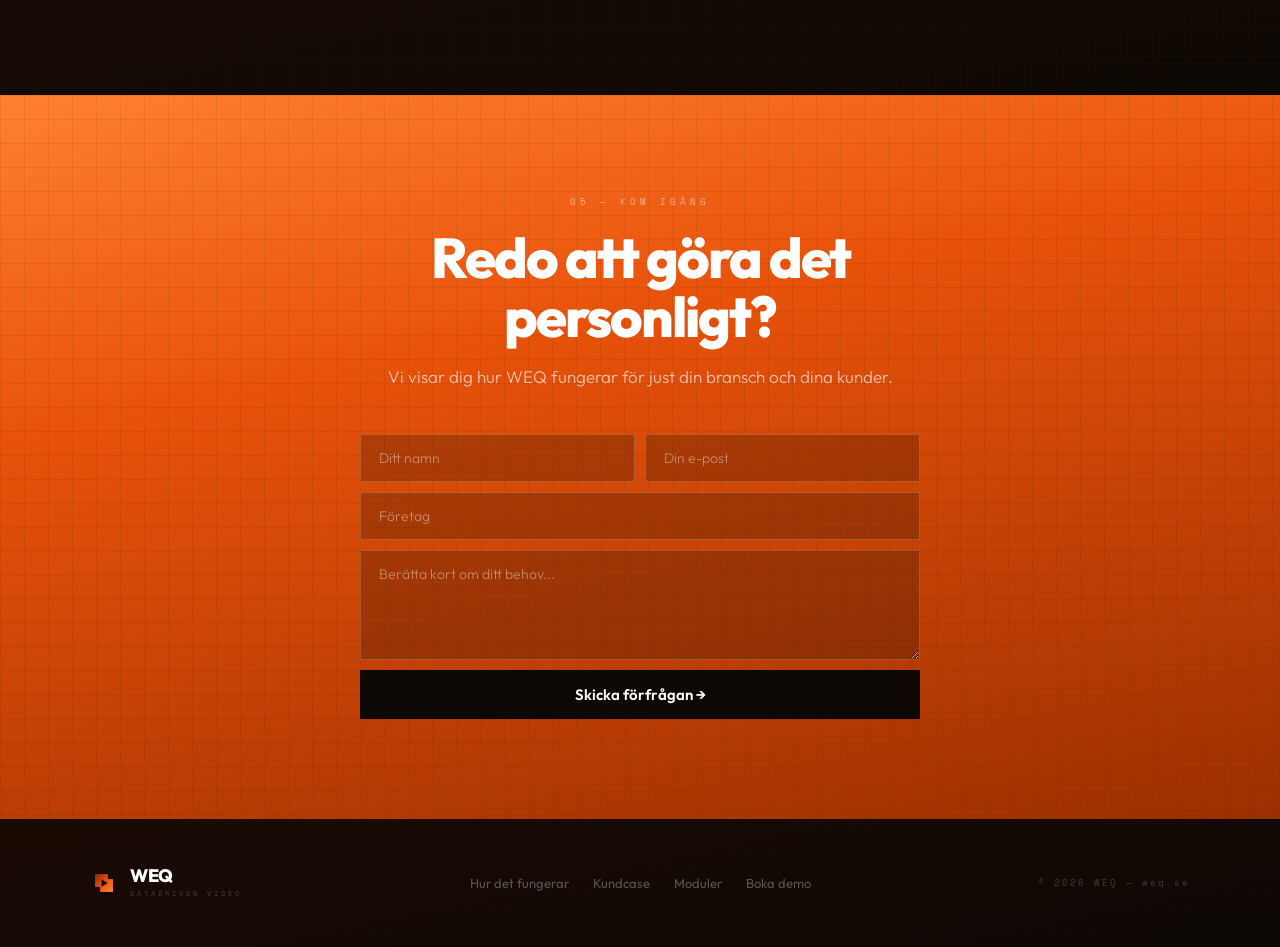
==== commit 92e3edd2: "Kundcase: animera uppräkning av siffror vid scroll" ====
--- a/index.html
+++ b/index.html
@@ -303,7 +303,7 @@
           <img class="case-logo" src="assets/oob-logo-white.svg" alt="ÖoB – Ger dig mer">
           <p class="case-desc">ÖoB väckte liv i kunder som inte handlat på över sex månader med en personlig &rdquo;Vi saknar dig&rdquo;-kampanj — datadriven video rakt i fickan, med namn och skräddarsytt erbjudande. Vi har även gjort projekt som &rdquo;Grattis på födelsedagen&rdquo; och &rdquo;Du är vår bästa kund&rdquo;.</p>
           <div class="case-result">
-            <span class="case-result-val">32%</span>
+            <span class="case-result-val" data-target="32" data-suffix="%">32%</span>
             <span class="case-result-lbl">Klickfrekvens (CTR)<br>på videon</span>
           </div>
         </div>
@@ -315,7 +315,7 @@
           <h3 class="case-client">Bildeve</h3>
           <p class="case-desc">Bildeve skickade servicepåminnelser via SMS med personaliserad video — rätt bil, rätt tidpunkt, rätt budskap. Kunderna kände sig sedda. Resultaten talade för sig själva.</p>
           <div class="case-result">
-            <span class="case-result-val">82%</span>
+            <span class="case-result-val" data-target="82" data-suffix="%">82%</span>
             <span class="case-result-lbl">Öppnings&shy;frekvens<br>på SMS-utskick</span>
           </div>
         </div>
@@ -327,8 +327,8 @@
           <img class="case-logo" style="height:48px" src="assets/sf-logo-white.svg" alt="Svensk Fastighetsförmedling">
           <p class="case-desc">Svensk Fastighetsförmedling lanserade en ny tjänst internt — ett personligt videomeddelande till varje anställd, skapat med WEQ:s logik och AI-genererad video. Resultatet talade för sig själv.</p>
           <div class="case-result case-result-duo">
-            <div><span class="case-result-val">100%</span><span class="case-result-lbl">Öppnings&shy;frekvens</span></div>
-            <div><span class="case-result-val">8×</span><span class="case-result-lbl">I snitt sedd<br>per mottagare</span></div>
+            <div><span class="case-result-val" data-target="100" data-suffix="%">100%</span><span class="case-result-lbl">Öppnings&shy;frekvens</span></div>
+            <div><span class="case-result-val" data-target="8" data-suffix="×">8×</span><span class="case-result-lbl">I snitt sedd<br>per mottagare</span></div>
           </div>
         </div>
       </div>
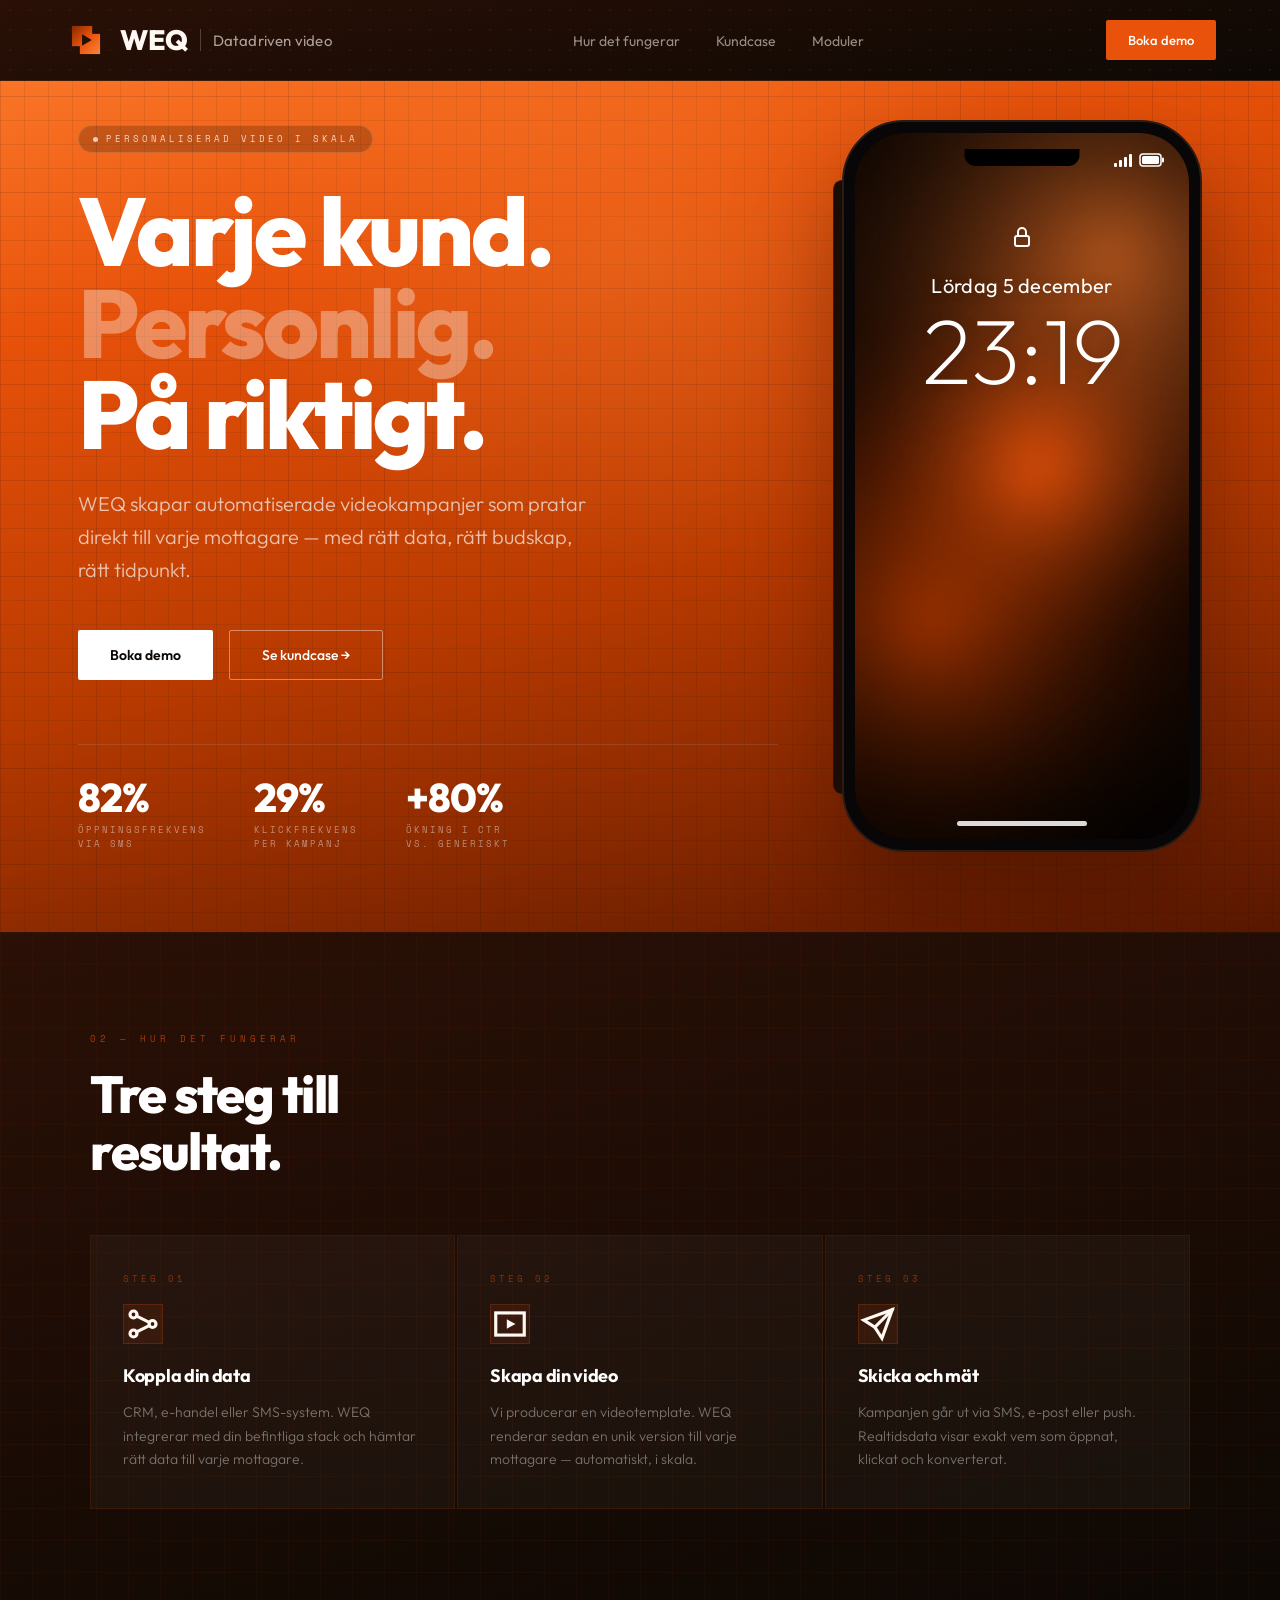
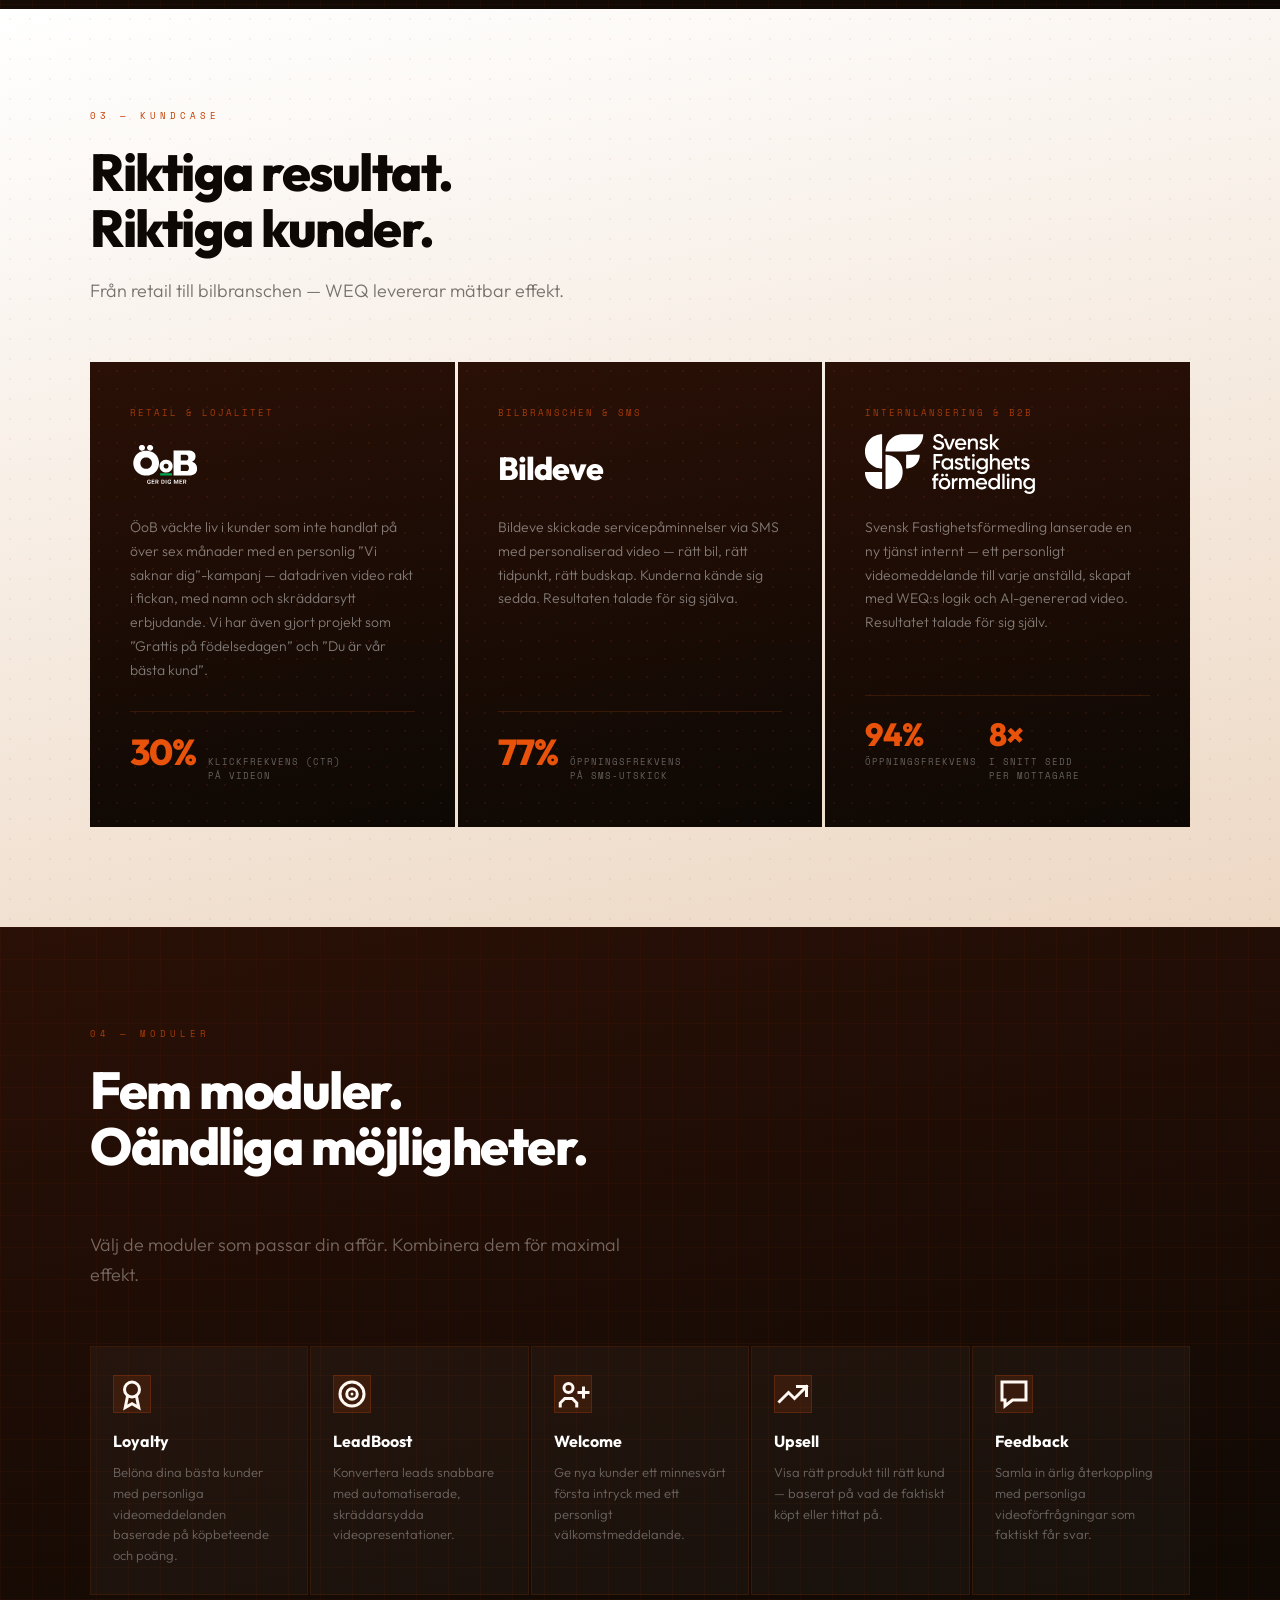
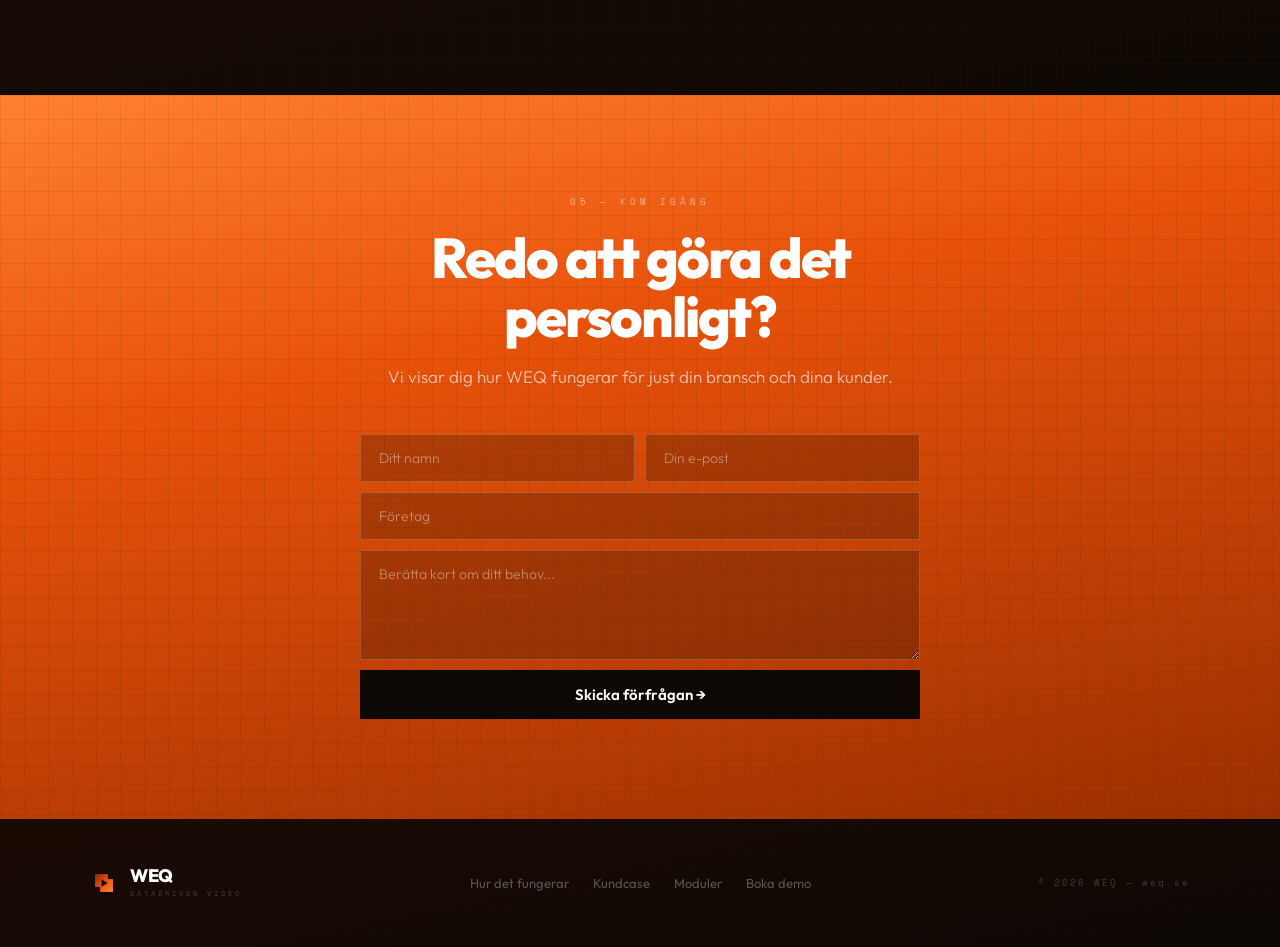
==== commit 6677e7fa: "Kundcase: linjera kort, fäst procenten längst ner, jämn logga-höjd" ====
--- a/index.html
+++ b/index.html
@@ -324,7 +324,7 @@
         <div class="case-bg-dots"></div>
         <div class="case-inner">
           <div class="case-tag">Internlansering &amp; B2B</div>
-          <img class="case-logo" style="height:48px" src="assets/sf-logo-white.svg" alt="Svensk Fastighetsförmedling">
+          <img class="case-logo" src="assets/sf-logo-white.svg" alt="Svensk Fastighetsförmedling">
           <p class="case-desc">Svensk Fastighetsförmedling lanserade en ny tjänst internt — ett personligt videomeddelande till varje anställd, skapat med WEQ:s logik och AI-genererad video. Resultatet talade för sig själv.</p>
           <div class="case-result case-result-duo">
             <div><span class="case-result-val" data-target="100" data-suffix="%">100%</span><span class="case-result-lbl">Öppnings&shy;frekvens</span></div>
--- a/css/style.css
+++ b/css/style.css
@@ -493,7 +493,7 @@
   grid-template-columns: repeat(3, 1fr);
   gap: 3px;
 }
-.case-logo { height: 66px; width: auto; max-width: 82%; display: block; margin-bottom: 16px; }
+.case-logo { height: 60px; width: auto; max-width: 80%; object-fit: contain; object-position: left bottom; display: block; margin-bottom: 22px; }
 .case-cta { font-family: 'Outfit', sans-serif; font-weight: 600; font-size: 16px; color: var(--o2); text-decoration: none; transition: opacity 0.2s; }
 .case-cta:hover { opacity: 0.7; }
 .case-card-empty .case-inner { display: flex; flex-direction: column; height: 100%; }
@@ -507,6 +507,7 @@
   position: relative;
   overflow: hidden;
   transition: transform 0.25s;
+  display: flex;
 }
 
 .case-card:hover { transform: translateY(-4px); }
@@ -522,6 +523,9 @@
   position: relative;
   z-index: 1;
   padding: 44px 40px;
+  flex: 1;
+  display: flex;
+  flex-direction: column;
 }
 
 .case-tag {
@@ -539,7 +543,10 @@
   font-size: 32px;
   color: #fff;
   letter-spacing: -1px;
-  margin-bottom: 14px;
+  height: 60px;
+  display: flex;
+  align-items: flex-end;
+  margin-bottom: 22px;
 }
 
 .case-desc {
@@ -557,6 +564,7 @@
   gap: 12px;
   padding-top: 22px;
   border-top: 1px solid rgba(61,26,8,0.9);
+  margin-top: auto;
 }
 
 .case-result-val {
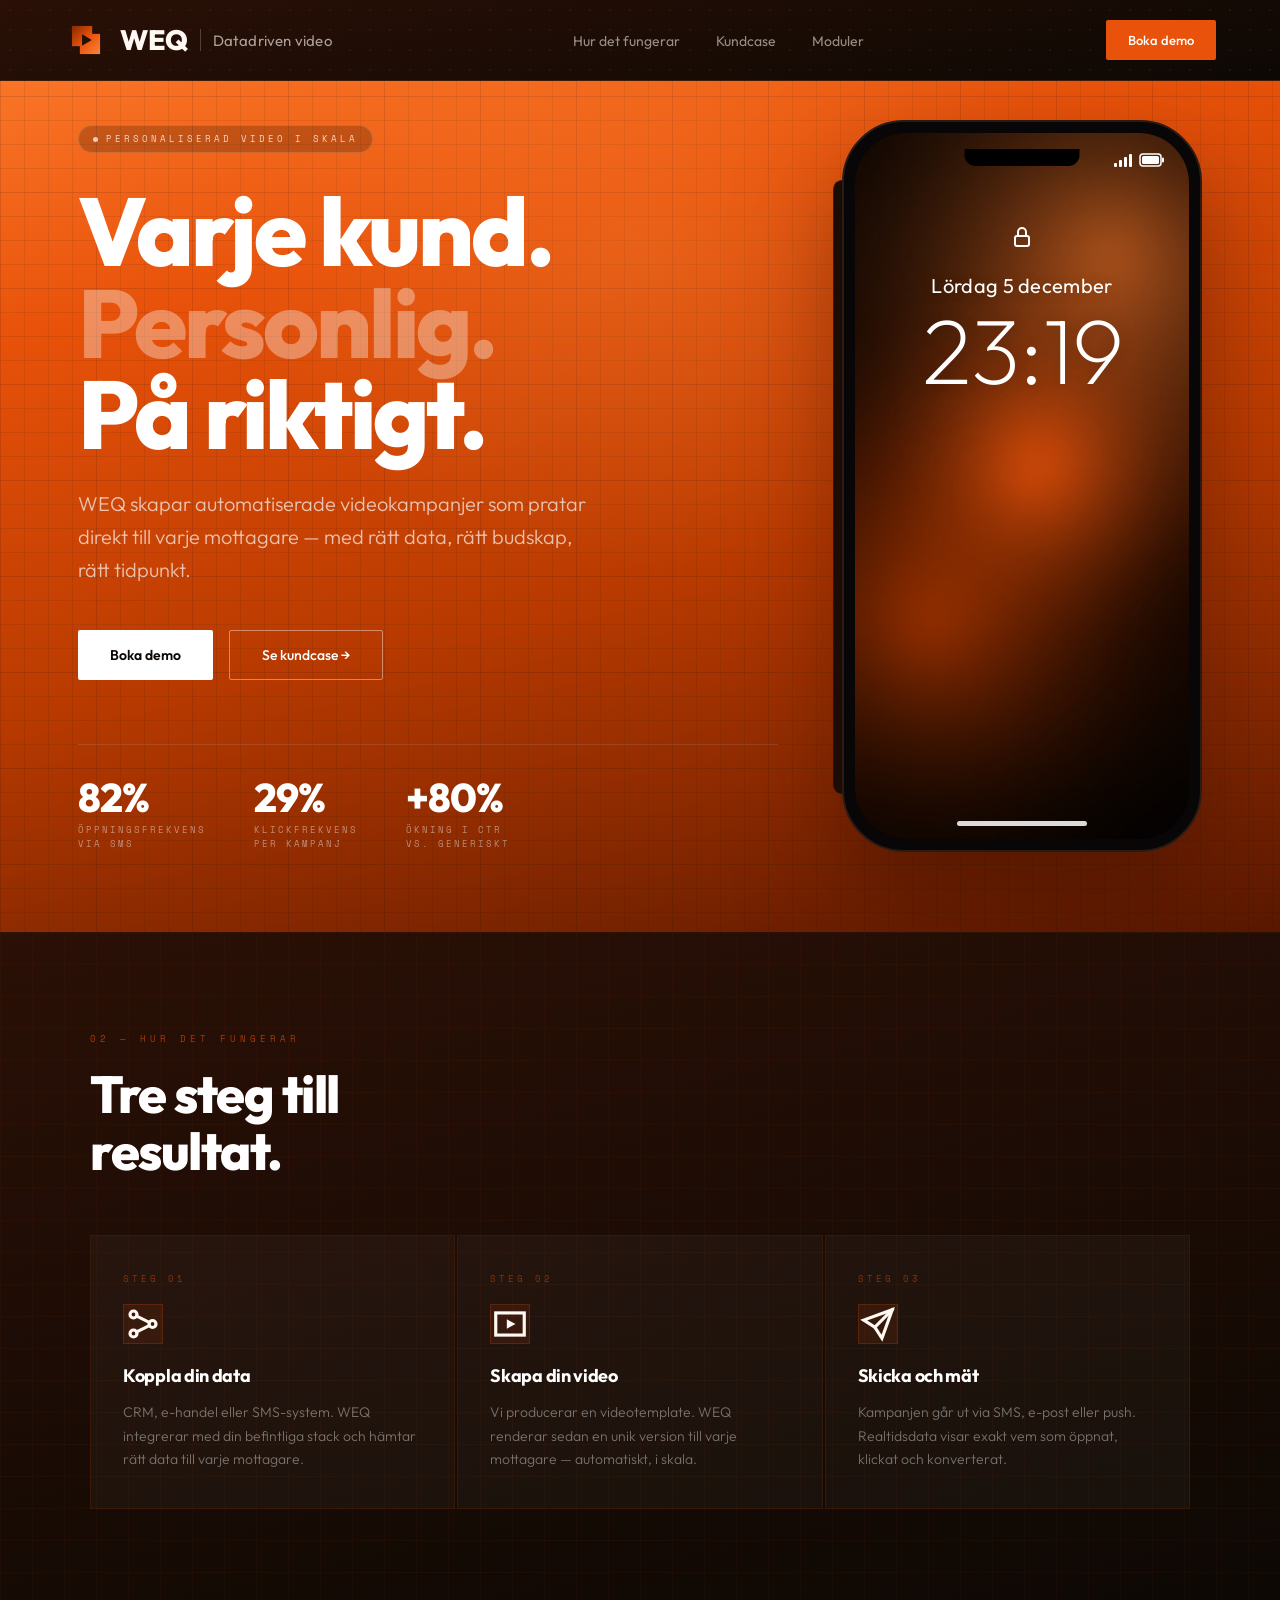
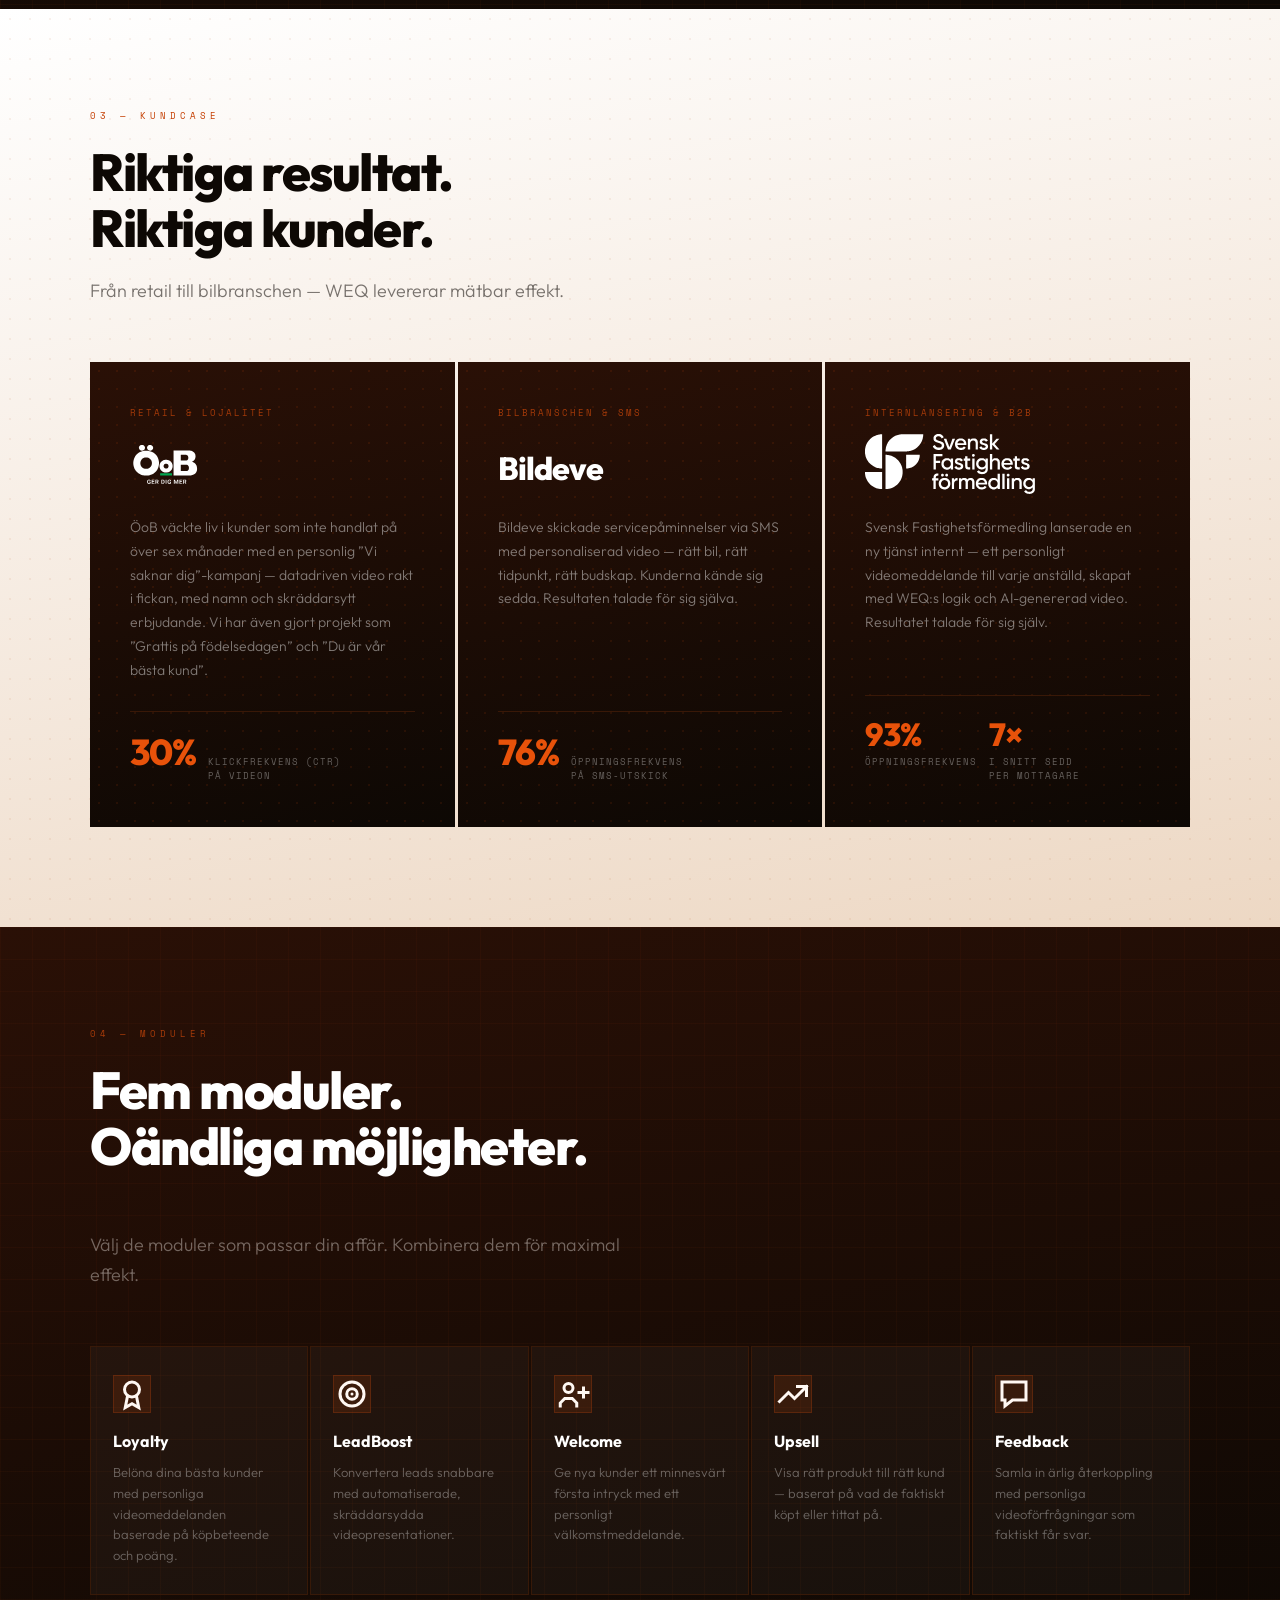
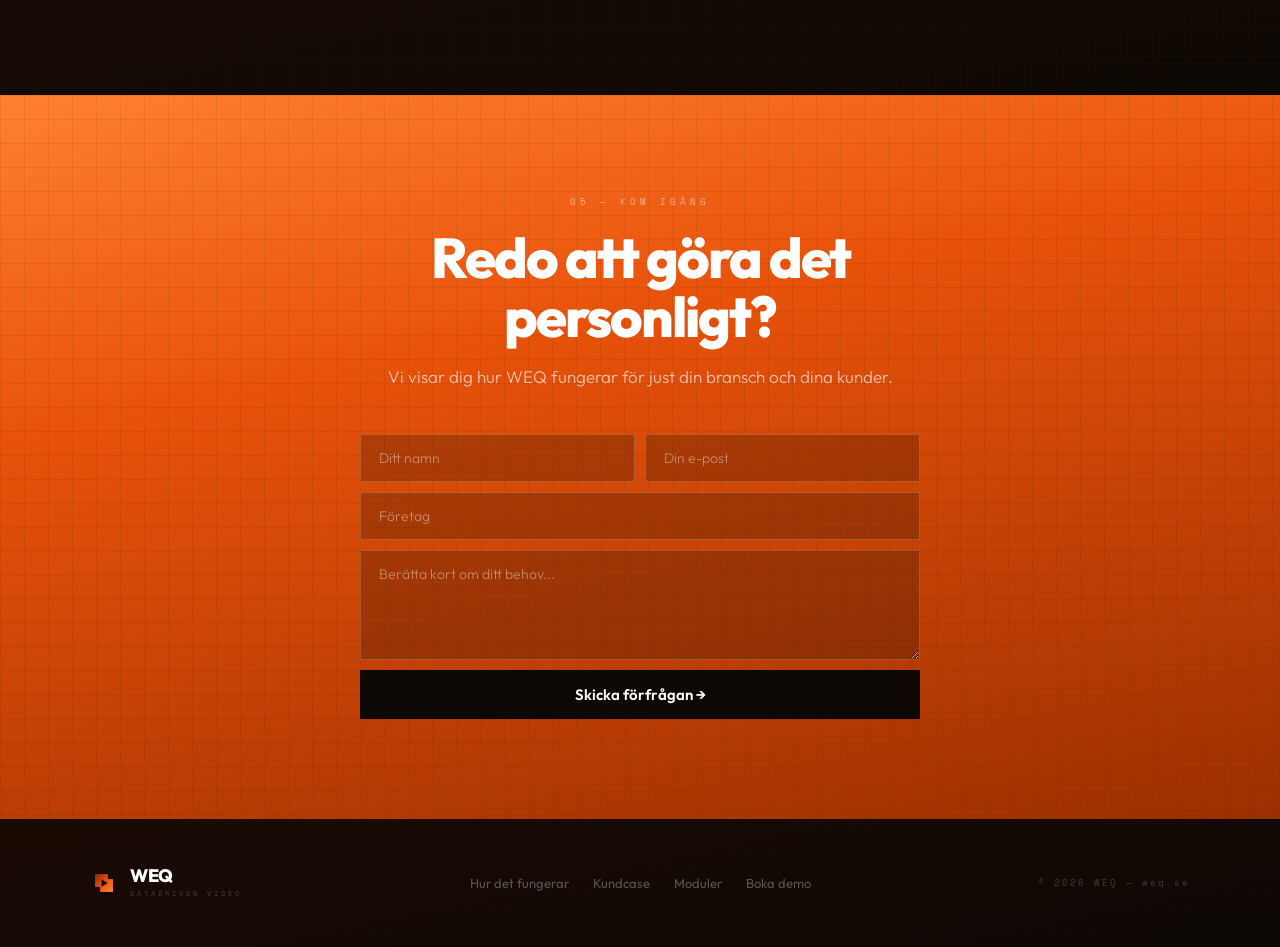
==== commit f0305934: "Hero: telefonen ligger kvar tills den nästan scrollat ur bild (bättre på mobil)" ====
--- a/index.html
+++ b/index.html
@@ -494,14 +494,18 @@
   run();
 
   // Telefonen glider in från höger vid laddning, ut/in vid scroll
-  var vis=document.querySelector('.hero-visual'), hero=document.querySelector('.hero');
+  // — ligger kvar så länge den syns i vyn, glider ut först när den nästan scrollat ur bild
+  var vis=document.querySelector('.hero-visual');
   function slide(){
-    if(!vis||!hero) return;
-    if(window.pageYOffset < hero.offsetHeight*0.45) vis.classList.add('weq-in');
+    if(!vis) return;
+    var r=vis.getBoundingClientRect();
+    var vh=window.innerHeight||document.documentElement.clientHeight;
+    if(r.top < vh*0.85 && r.bottom > vh*0.12) vis.classList.add('weq-in');
     else vis.classList.remove('weq-in');
   }
   setTimeout(slide, 300);
   window.addEventListener('scroll', slide, {passive:true});
+  window.addEventListener('resize', slide, {passive:true});
 })();
 </script>
 <script src="js/main.js"></script>
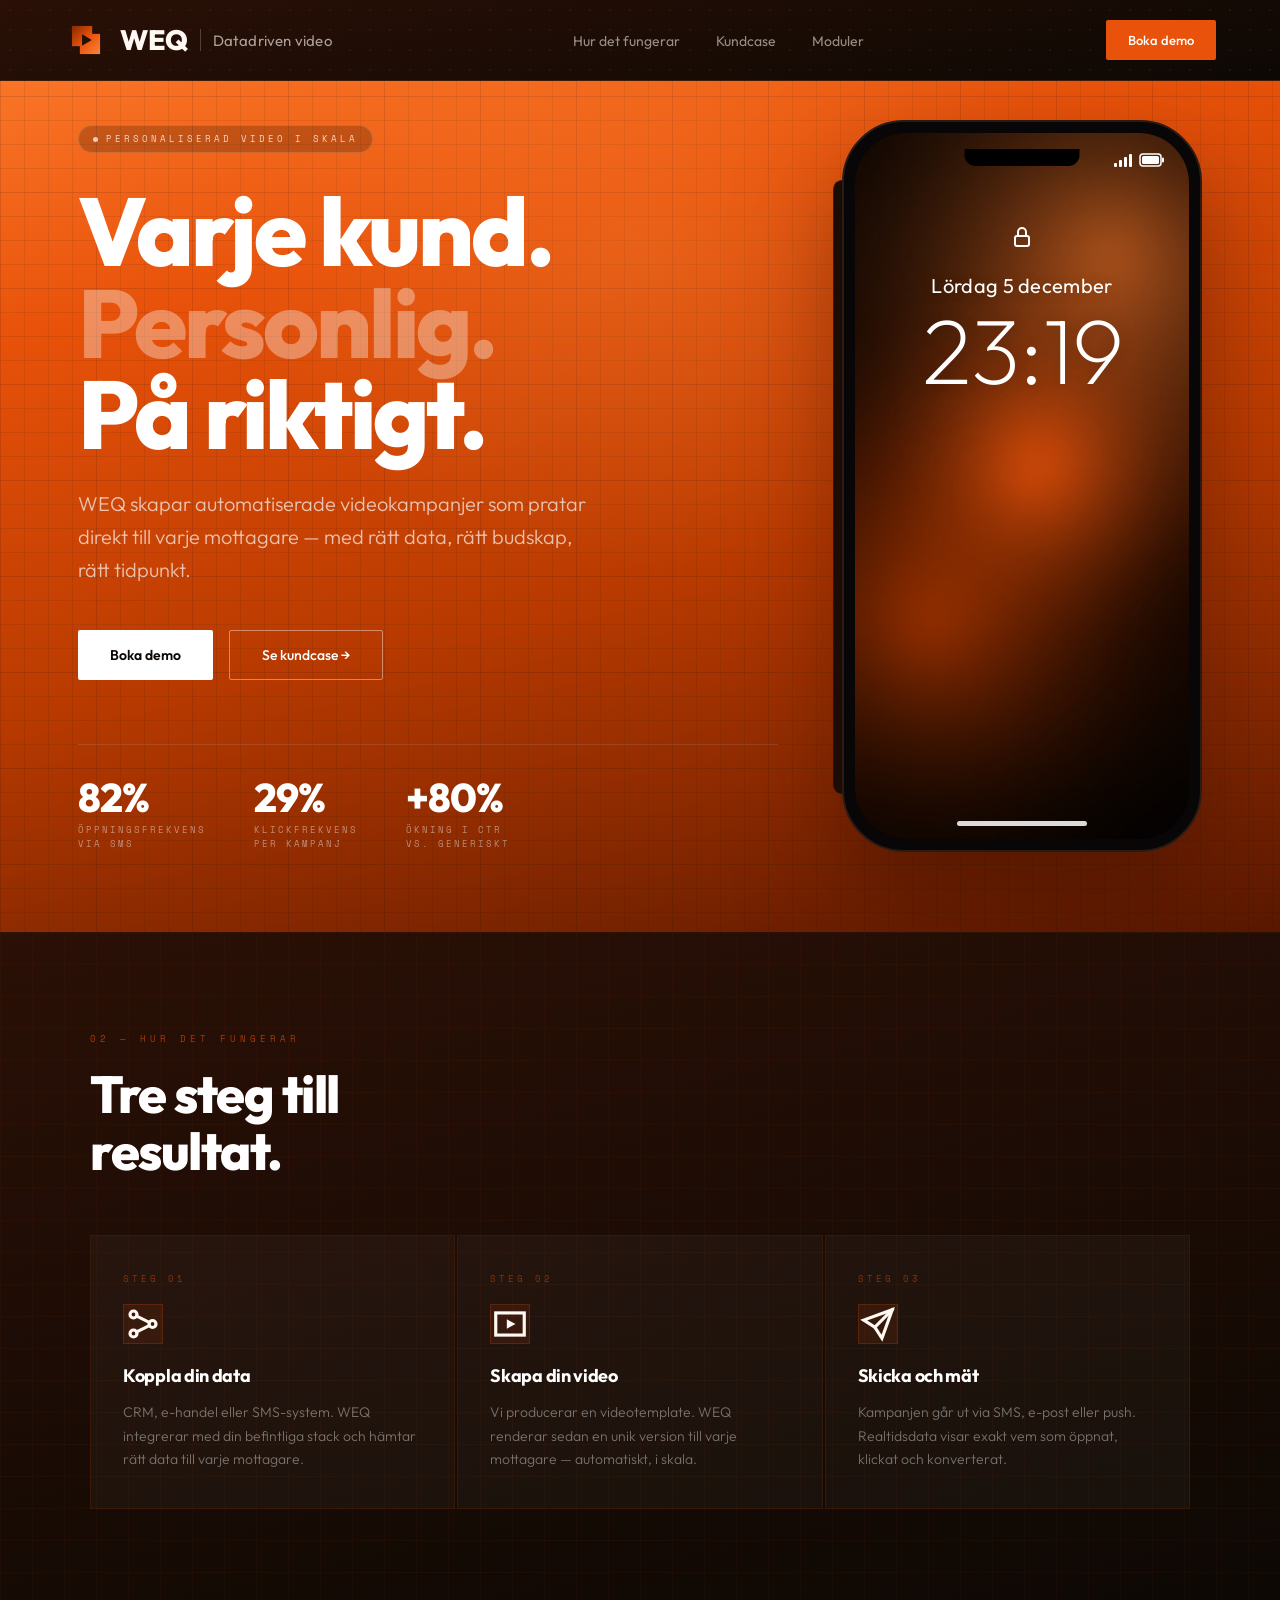
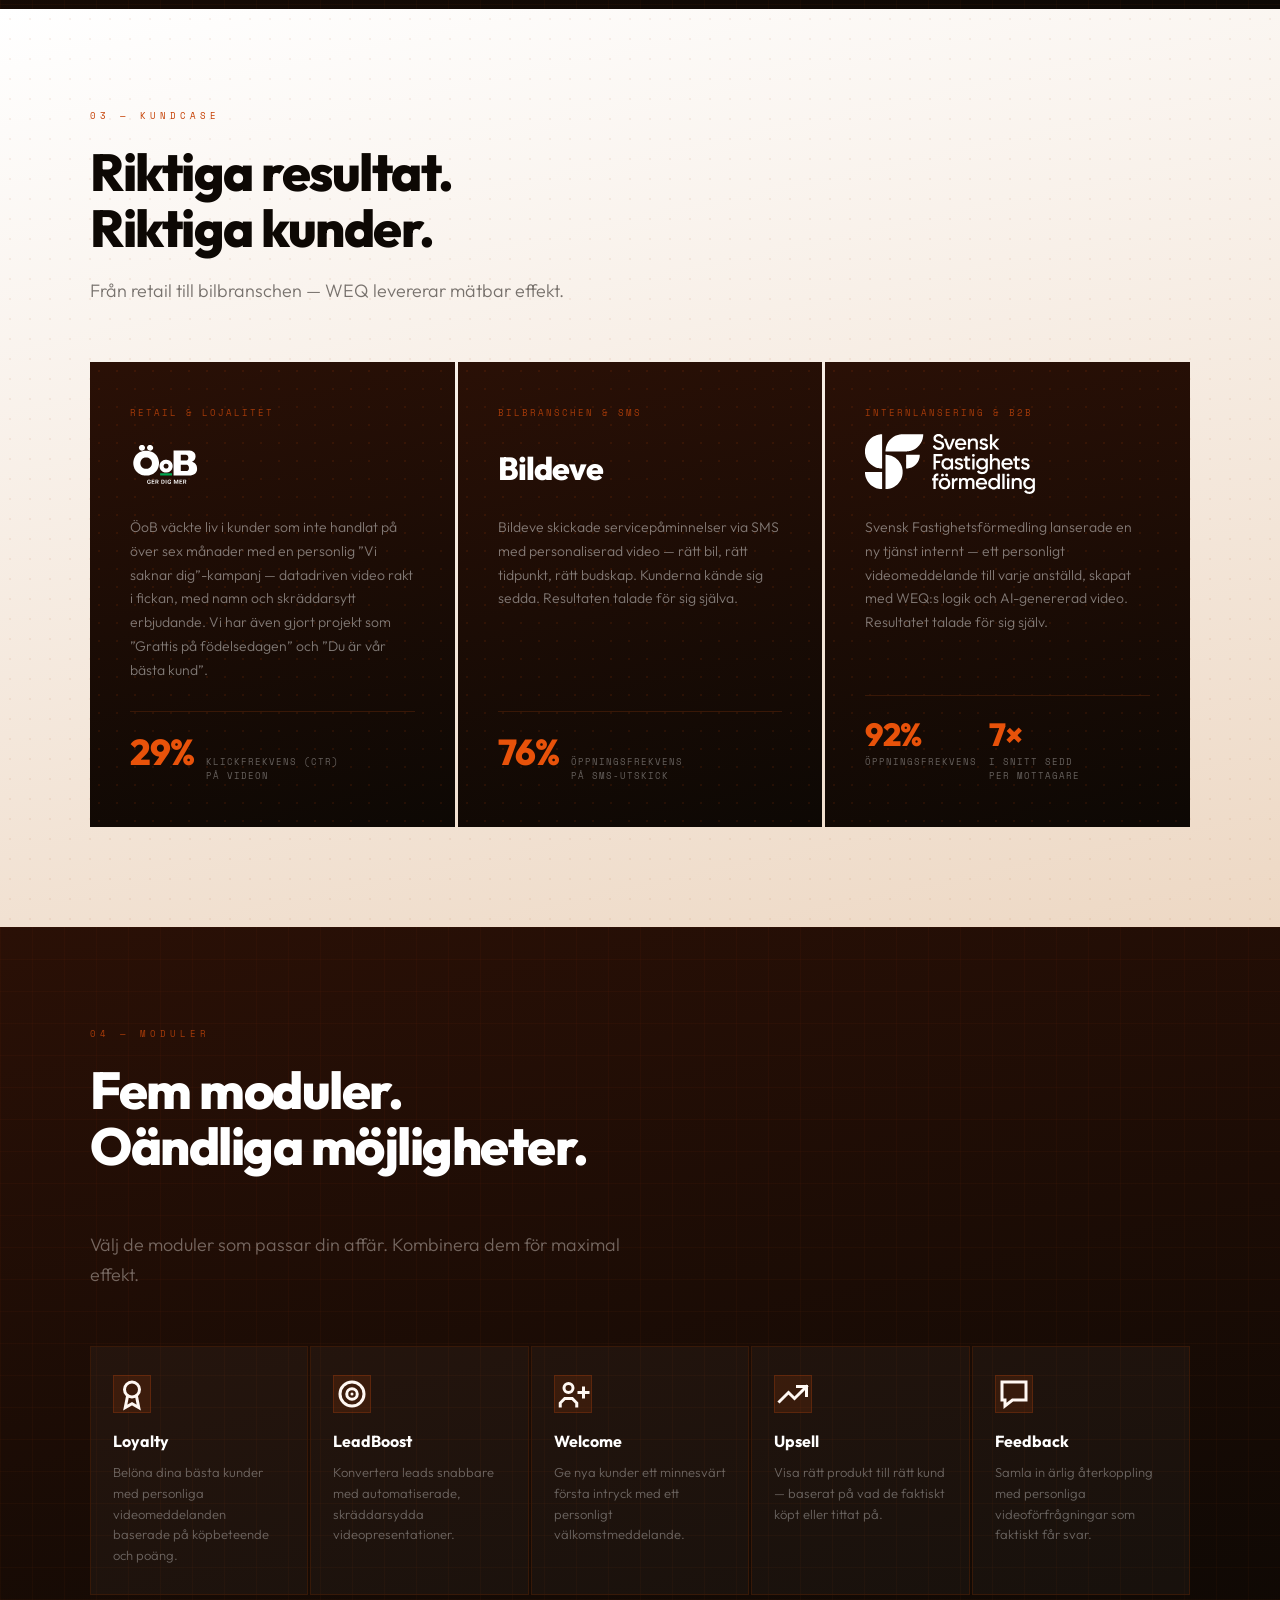
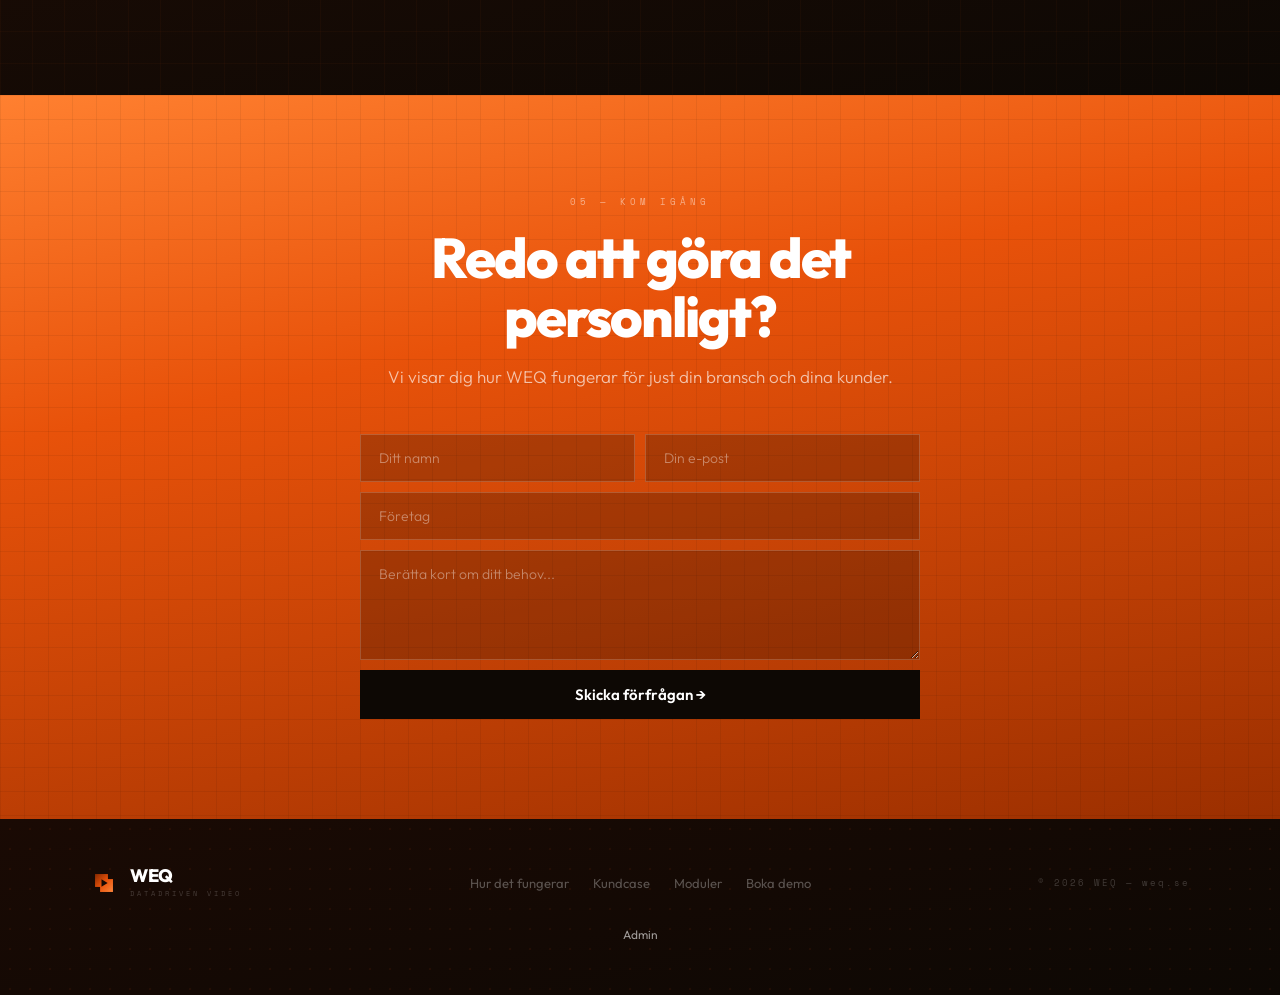
==== commit bdf68608: "Admin-länk i footern på startsidan" ====
--- a/index.html
+++ b/index.html
@@ -426,6 +426,9 @@
     </nav>
     <span class="footer-copy">© 2026 WEQ — weq.se</span>
   </div>
+  <div class="footer-admin">
+    <a href="https://weqonect-api.azurewebsites.net/Identity/Account/Login" target="_blank" rel="noopener noreferrer">Admin</a>
+  </div>
 </footer>
 
 <!-- ── WEQ: iOS-sekvens (låsskärm → hemskärm → notis → meddelande) ── -->
--- a/css/style.css
+++ b/css/style.css
@@ -809,6 +809,23 @@
   letter-spacing: 2px;
 }
 
+.footer-admin {
+  position: relative;
+  z-index: 1;
+  text-align: center;
+  margin-top: 20px;
+}
+
+.footer-admin a {
+  font-size: 12px;
+  color: #fff;
+  opacity: 0.6;
+  text-decoration: none;
+  transition: opacity 0.2s;
+}
+
+.footer-admin a:hover { opacity: 1; }
+
 /* ── MEDIA SECTION ── */
 .media-grid {
   display: grid;
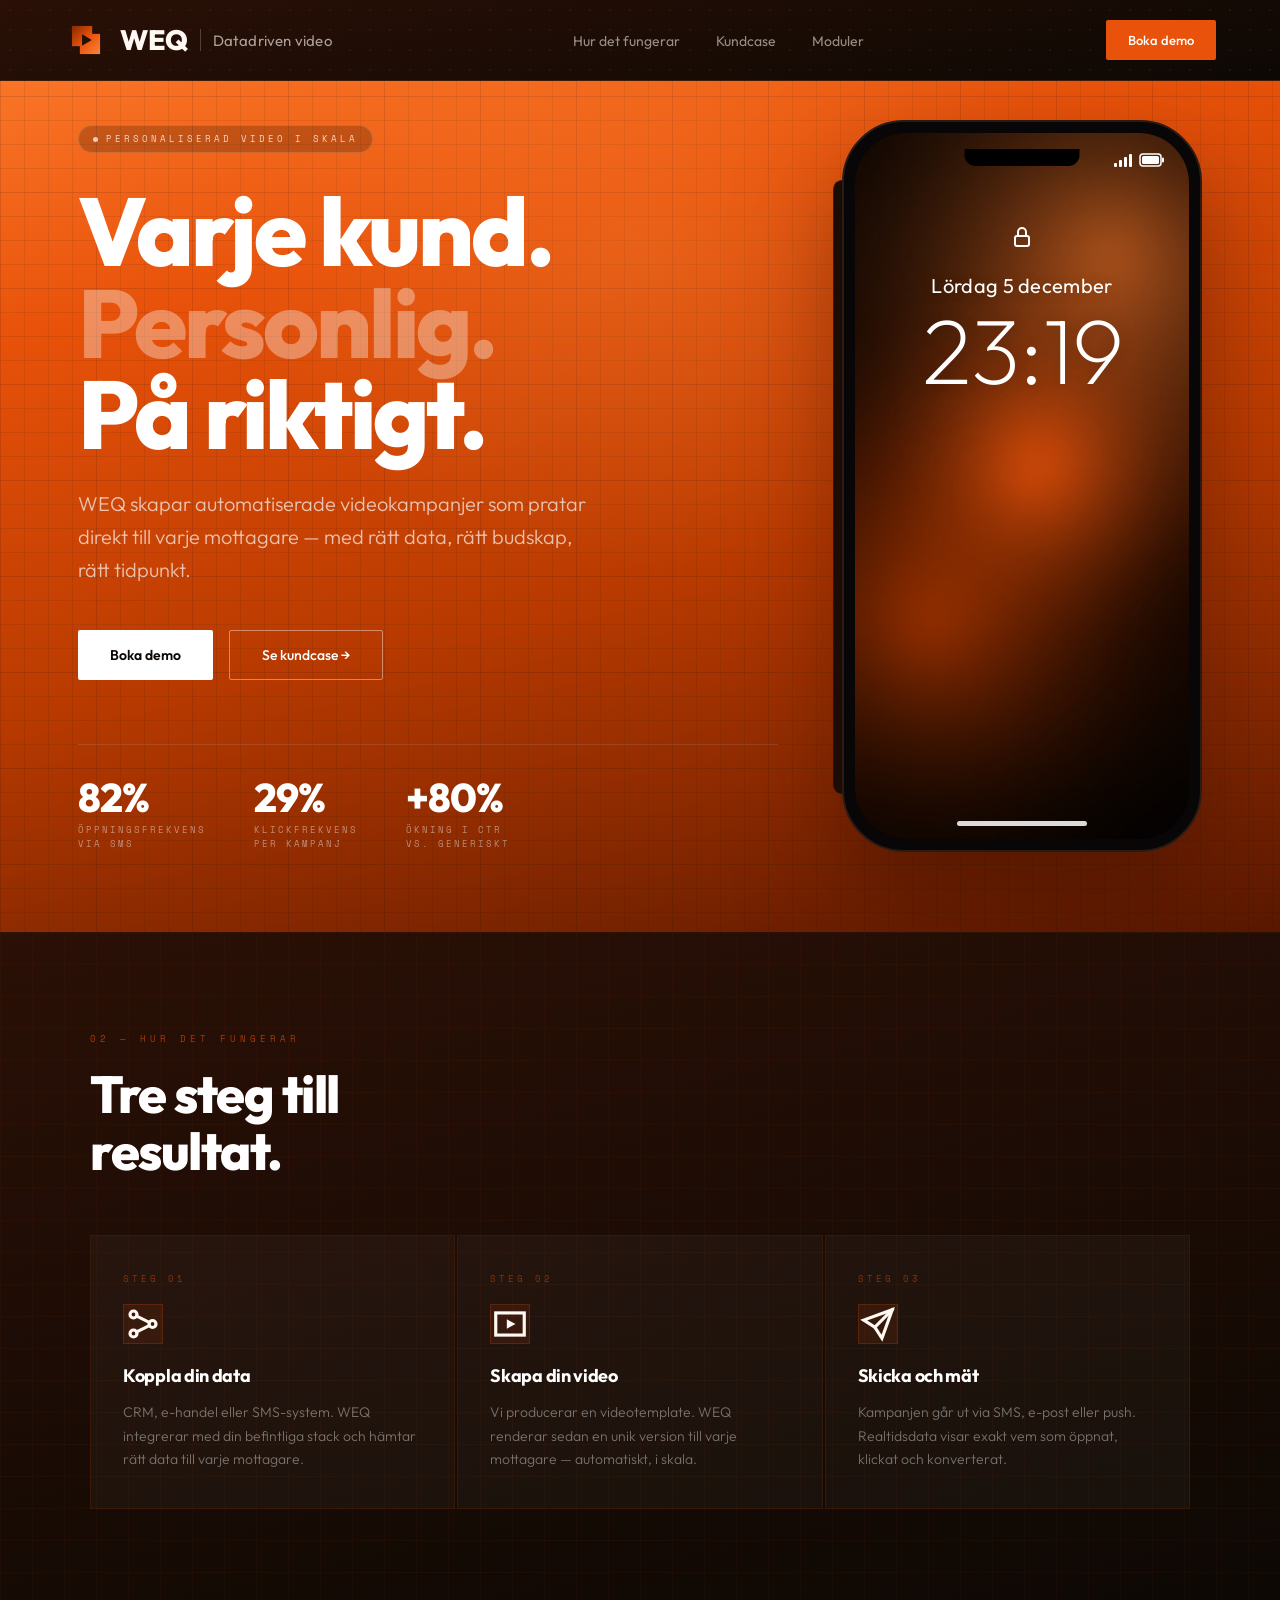
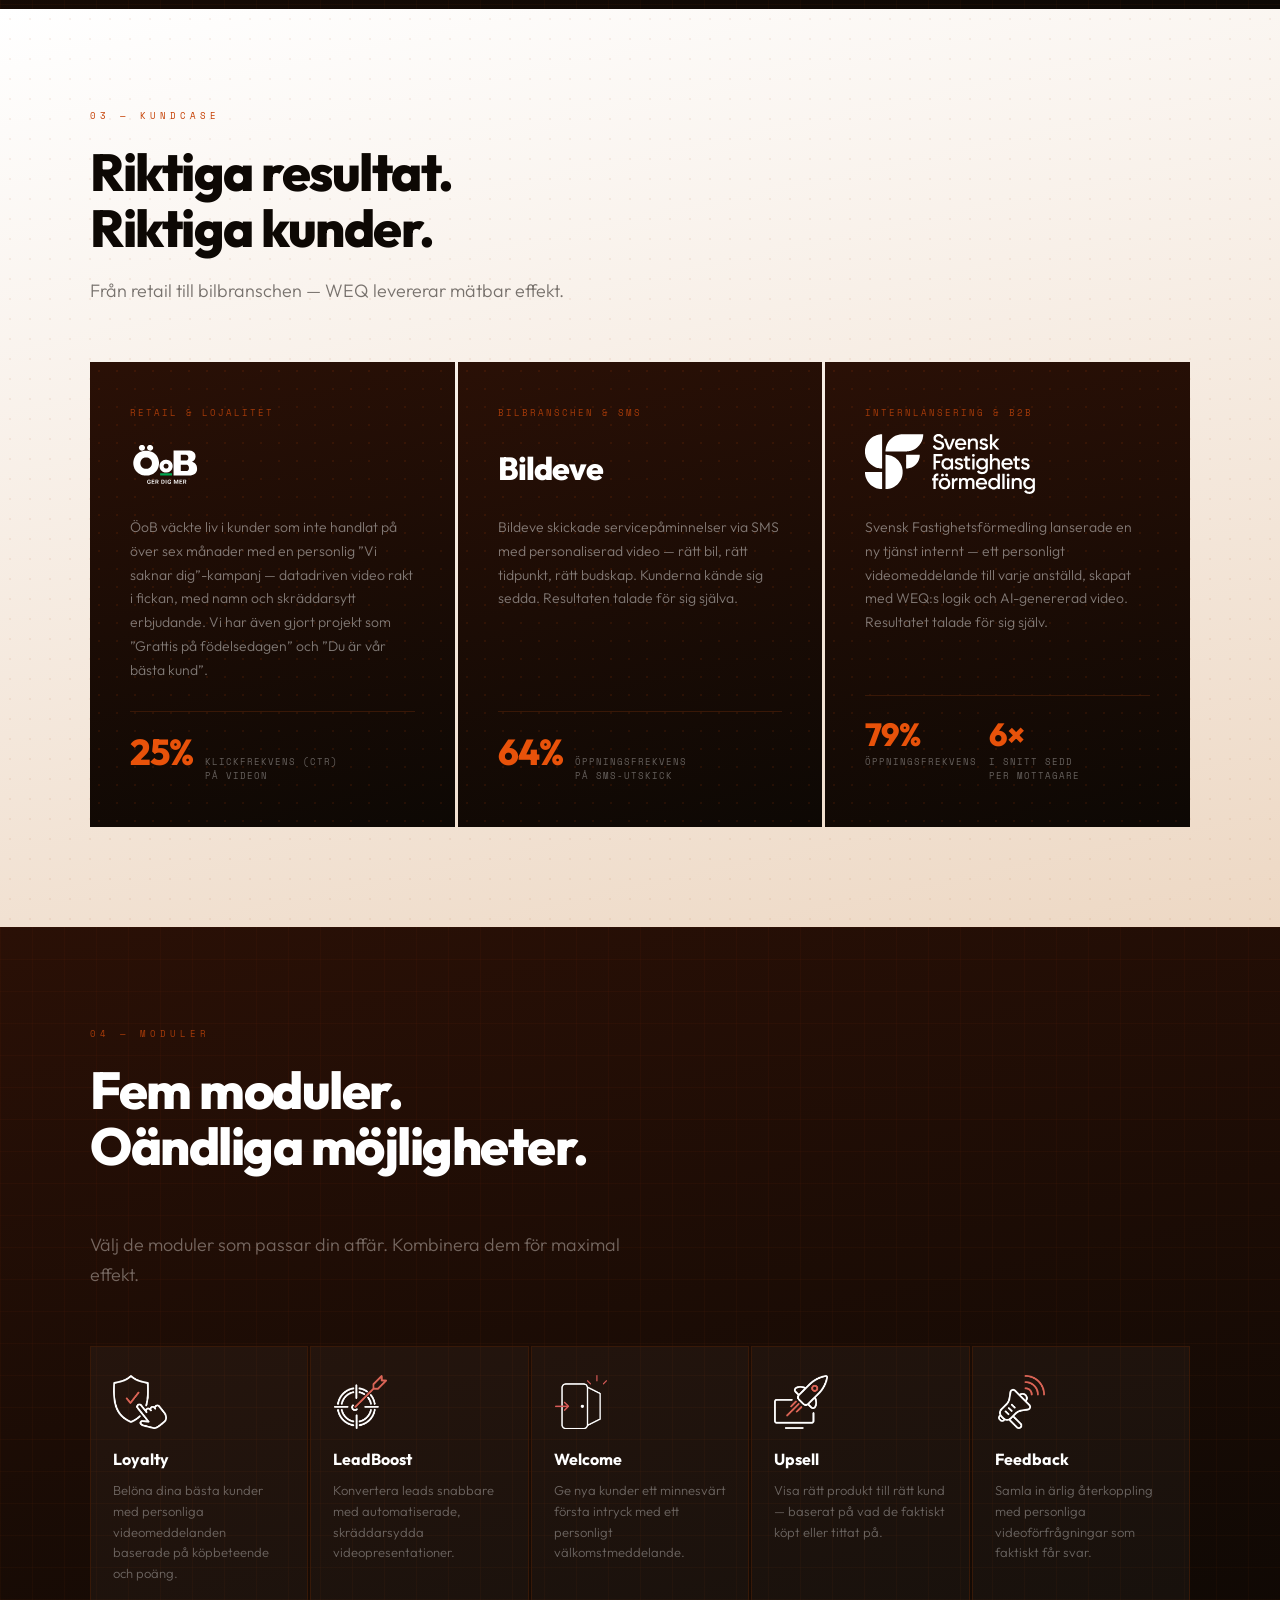
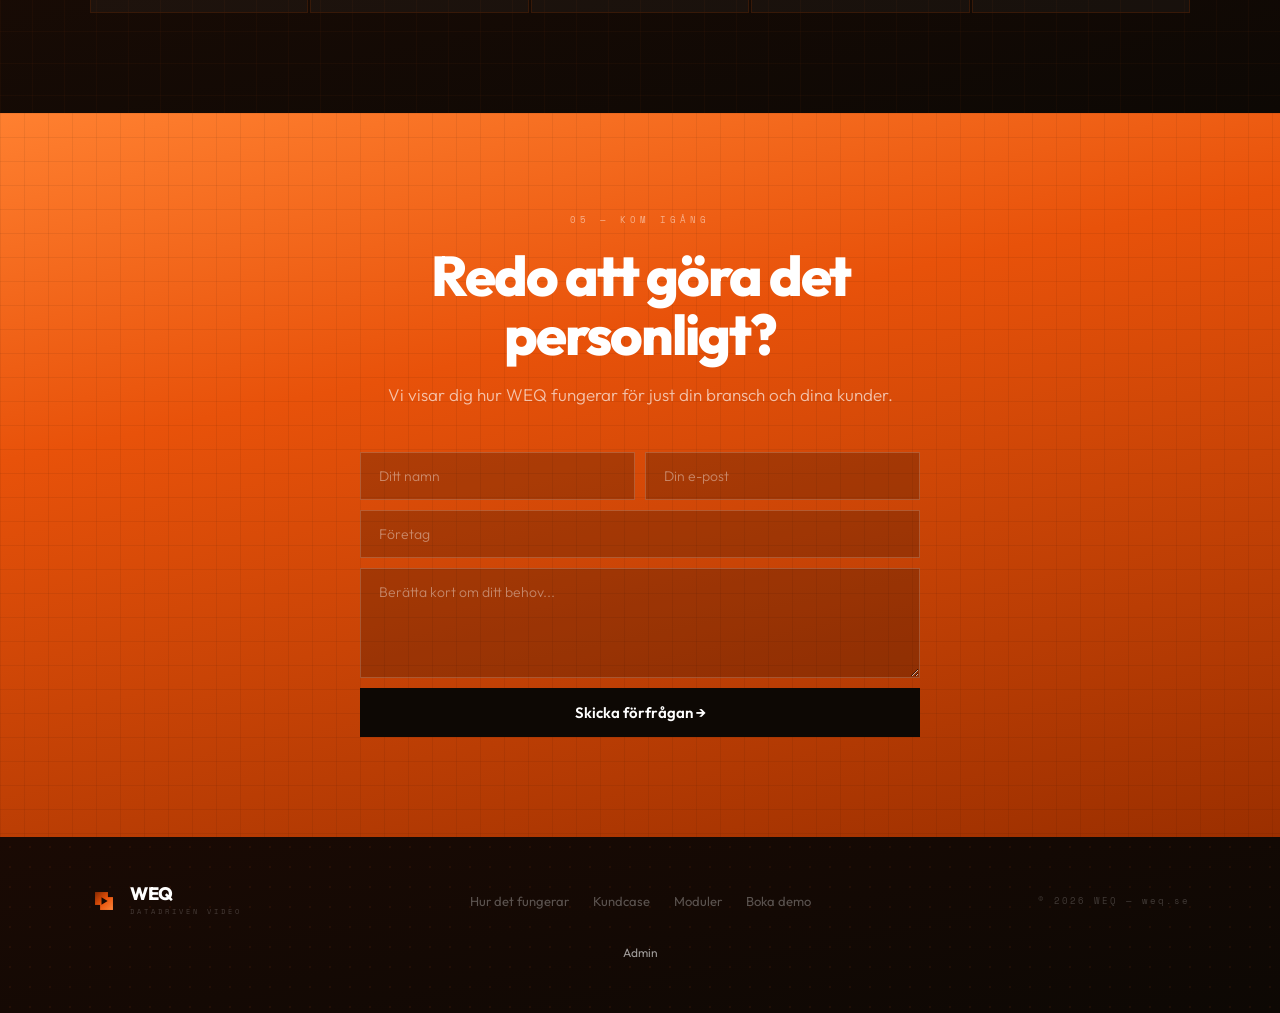
==== commit e3bc7e9d: "Modulikoner från presentationen på startsidan, delad mapp assets/modules" ====
--- a/index.html
+++ b/index.html
@@ -345,27 +345,27 @@
     <p class="section-lead reveal" data-delay="160">Välj de moduler som passar din affär. Kombinera dem för maximal effekt.</p>
     <div class="modules-grid">
       <div class="module reveal" data-delay="0">
-        <div class="module-icon"><svg viewBox="0 0 24 24" fill="none" stroke="currentColor" stroke-width="2" stroke-linecap="square" stroke-linejoin="miter"><circle cx="12" cy="9" r="5"/><polyline points="9,13.5 7.5,21 12,18.5 16.5,21 15,13.5"/></svg></div>
+        <div class="module-icon"><img src="assets/modules/loyalty.png" alt="" loading="lazy"></div>
         <h3>Loyalty</h3>
         <p>Belöna dina bästa kunder med personliga videomeddelanden baserade på köpbeteende och poäng.</p>
       </div>
       <div class="module reveal" data-delay="60">
-        <div class="module-icon"><svg viewBox="0 0 24 24" fill="none" stroke="currentColor" stroke-width="2" stroke-linecap="square" stroke-linejoin="miter"><circle cx="12" cy="12" r="8"/><circle cx="12" cy="12" r="3.5"/><circle cx="12" cy="12" r="1" fill="currentColor" stroke="none"/></svg></div>
+        <div class="module-icon"><img src="assets/modules/leadboost.png" alt="" loading="lazy"></div>
         <h3>LeadBoost</h3>
         <p>Konvertera leads snabbare med automatiserade, skräddarsydda videopresentationer.</p>
       </div>
       <div class="module reveal" data-delay="120">
-        <div class="module-icon"><svg viewBox="0 0 24 24" fill="none" stroke="currentColor" stroke-width="2" stroke-linecap="square" stroke-linejoin="miter"><circle cx="9" cy="8" r="3"/><polyline points="3.5,20 3.5,18 6.5,15 11.5,15 14.5,18 14.5,20"/><line x1="19" y1="8" x2="19" y2="14"/><line x1="16" y1="11" x2="22" y2="11"/></svg></div>
+        <div class="module-icon"><img src="assets/modules/welcome.png" alt="" loading="lazy"></div>
         <h3>Welcome</h3>
         <p>Ge nya kunder ett minnesvärt första intryck med ett personligt välkomstmeddelande.</p>
       </div>
       <div class="module reveal" data-delay="180">
-        <div class="module-icon"><svg viewBox="0 0 24 24" fill="none" stroke="currentColor" stroke-width="2" stroke-linecap="square" stroke-linejoin="miter"><polyline points="3,17 9,11 13,15 21,7"/><polyline points="15,7 21,7 21,13"/></svg></div>
+        <div class="module-icon"><img src="assets/modules/upsell.png" alt="" loading="lazy"></div>
         <h3>Upsell</h3>
         <p>Visa rätt produkt till rätt kund — baserat på vad de faktiskt köpt eller tittat på.</p>
       </div>
       <div class="module reveal" data-delay="240">
-        <div class="module-icon"><svg viewBox="0 0 24 24" fill="none" stroke="currentColor" stroke-width="2" stroke-linecap="square" stroke-linejoin="miter"><path d="M4 4 H20 V16 H11 L6 20 V16 H4 Z"/></svg></div>
+        <div class="module-icon"><img src="assets/modules/feedback.png" alt="" loading="lazy"></div>
         <h3>Feedback</h3>
         <p>Samla in ärlig återkoppling med personliga videoförfrågningar som faktiskt får svar.</p>
       </div>
--- a/css/style.css
+++ b/css/style.css
@@ -606,14 +606,17 @@
 }
 
 .module-icon {
-  width: 38px; height: 38px;
-  background: rgba(232,82,10,0.12);
-  border: 1px solid rgba(232,82,10,0.2);
+  width: 54px; height: 54px;
   display: flex;
   align-items: center;
   justify-content: center;
-  font-size: 15px;
-  margin-bottom: 16px;
+  margin-bottom: 18px;
+}
+
+.module-icon img {
+  width: 100%; height: 100%;
+  object-fit: contain;
+  display: block;
 }
 
 .module h3 {
